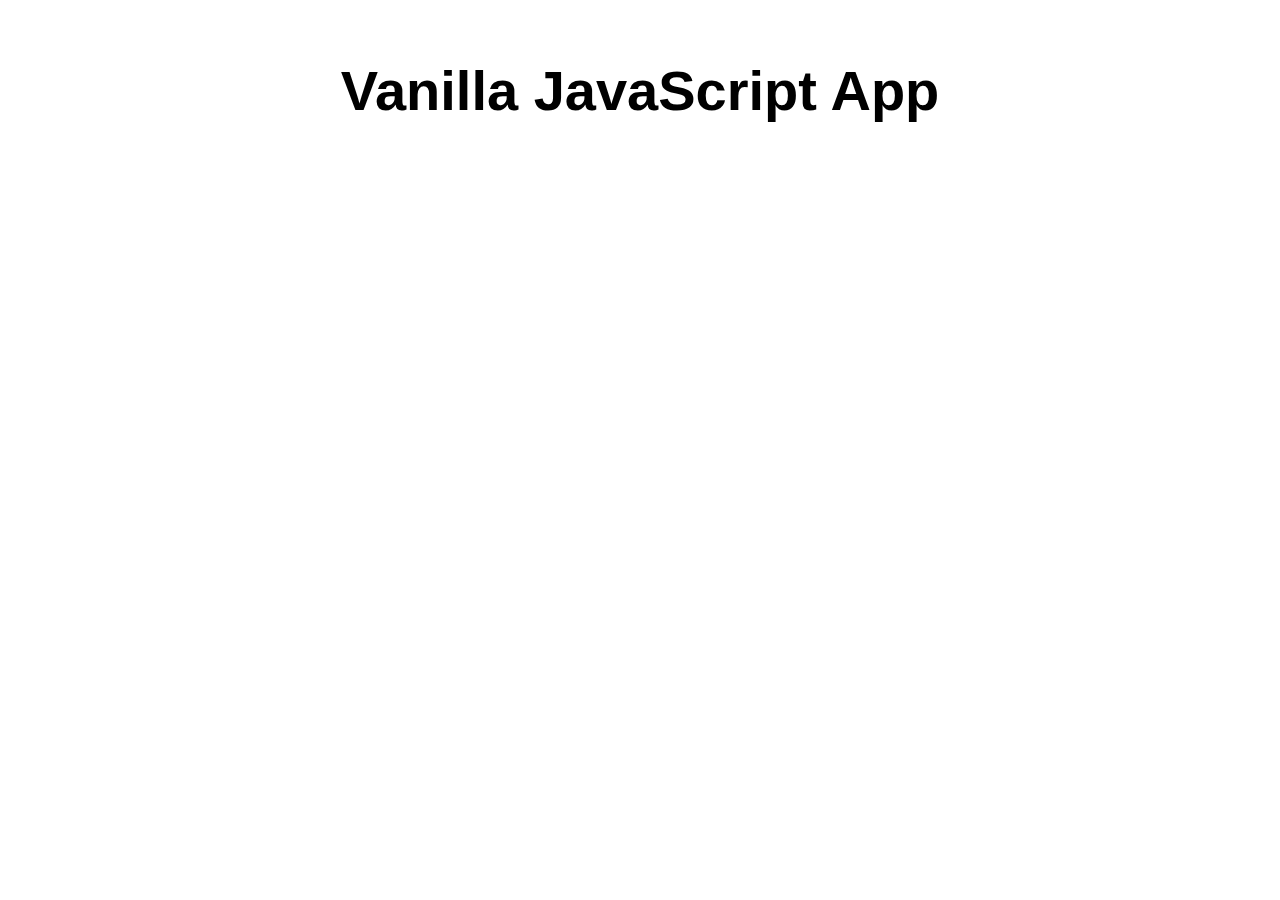
==== src/index.html @ 5b0cfd6a "Initial commit" ====
<!DOCTYPE html>
<html lang="en">

<head>
  <meta charset="UTF-8">
  <meta name="viewport" content="width=device-width, initial-scale=1.0">
  <link rel="stylesheet" href="styles.css">
  <title>Vanilla JavaScript App</title>
</head>

<body>
  <main>
    <h1>Vanilla JavaScript App</h1>
  </main>
</body>

</html>
---- src/styles.css ----
* {
  font-family: Arial, Helvetica, sans-serif;
}

html, body {
  margin: 0;
  border: 0;
  padding: 0;
  background-color: #fff;
}

main {
  margin: auto;
  width: 50%;
  padding: 20px;
}

main > h1 {
  text-align: center;
  font-size: 3.5em;
}
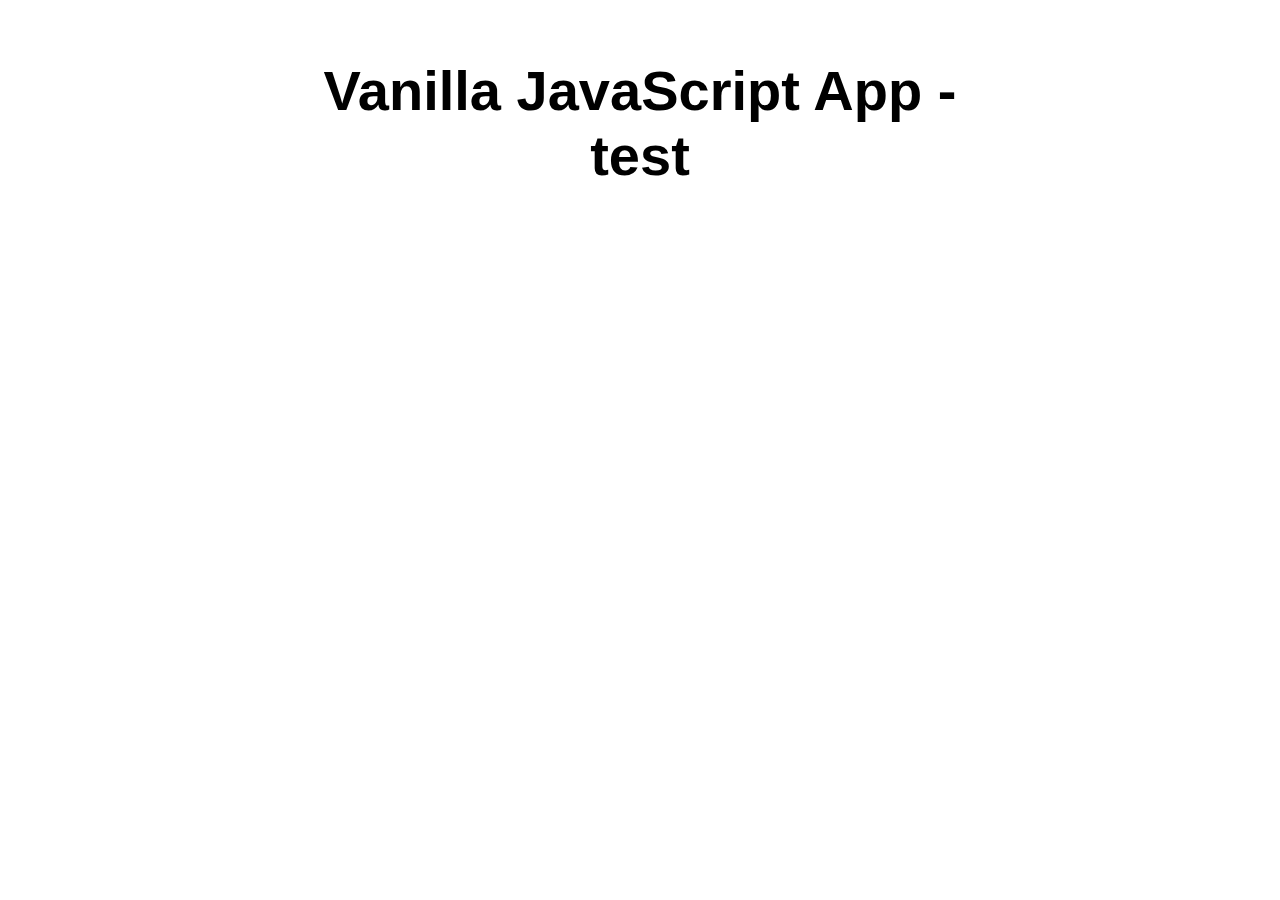
==== commit d39bf485: "testowy commit" ====
--- a/src/index.html
+++ b/src/index.html
@@ -10,7 +10,7 @@
 
 <body>
   <main>
-    <h1>Vanilla JavaScript App</h1>
+    <h1>Vanilla JavaScript App - test</h1>
   </main>
 </body>
 
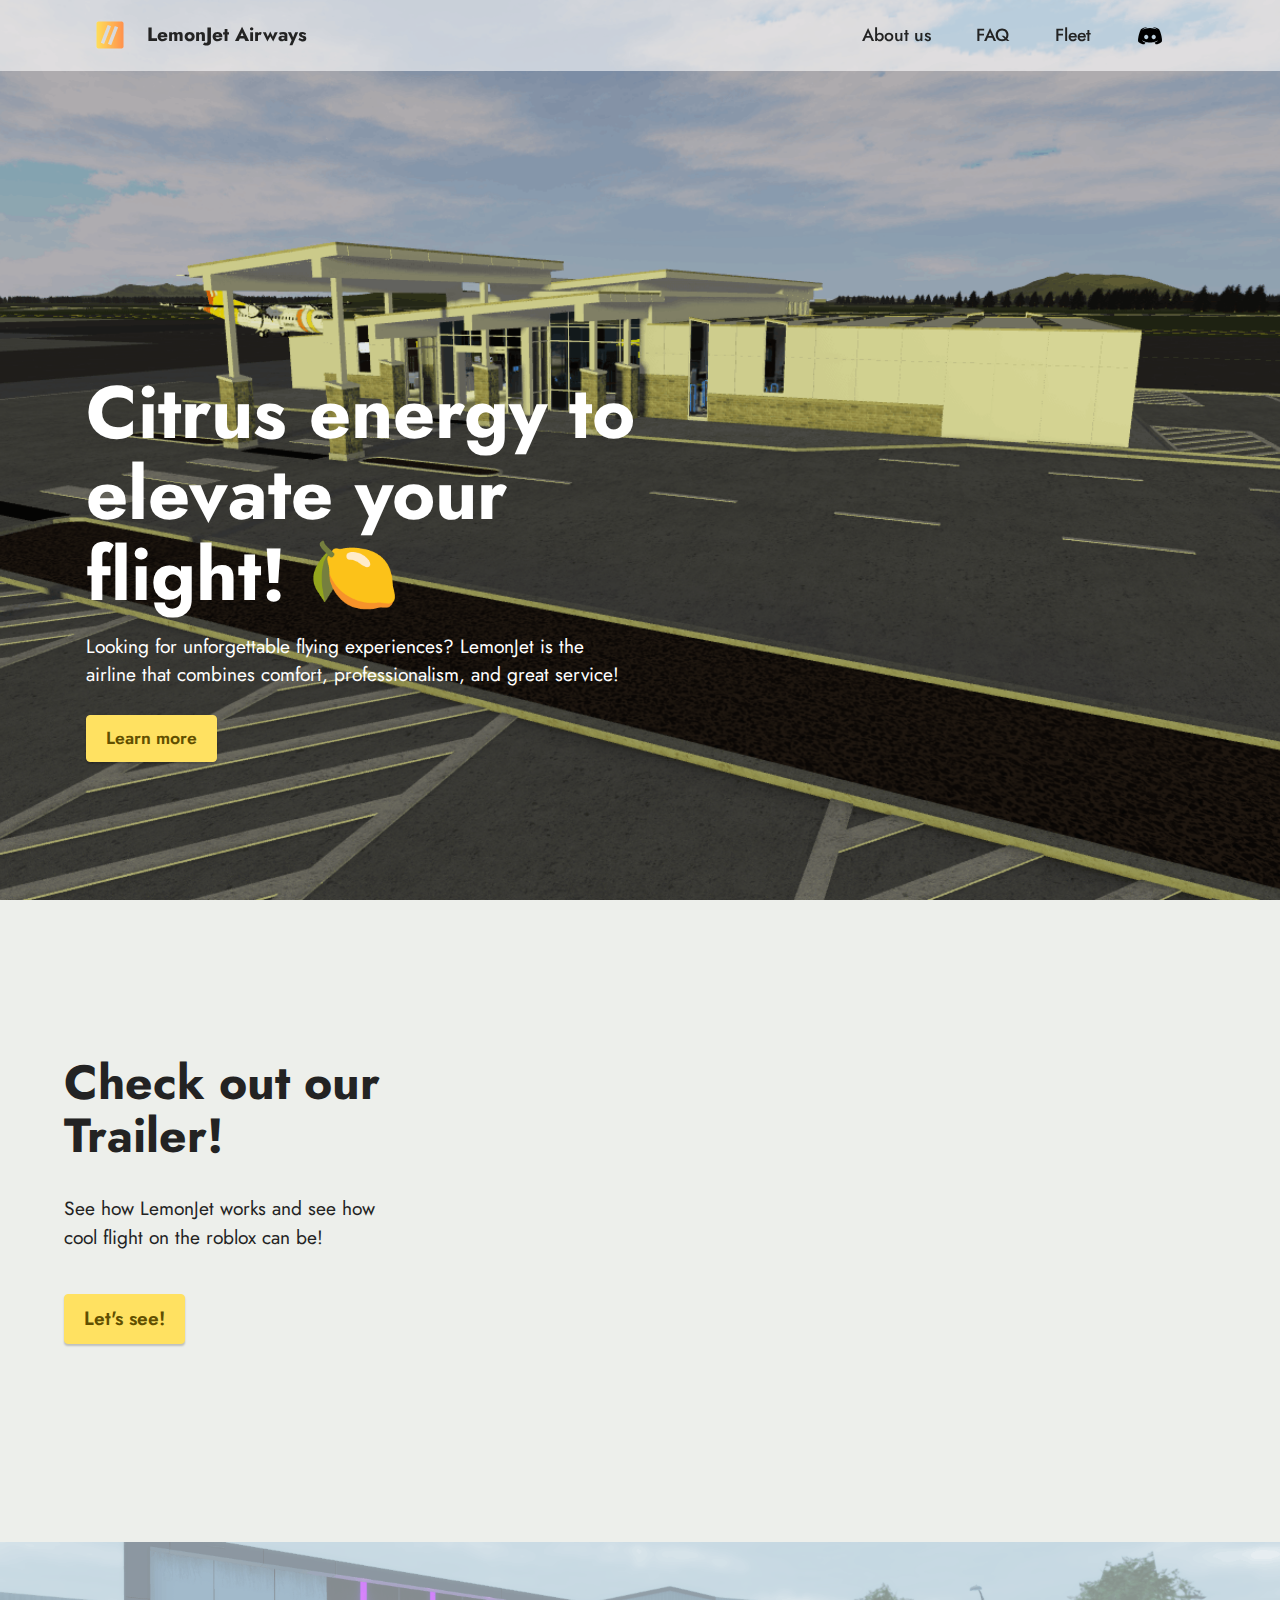
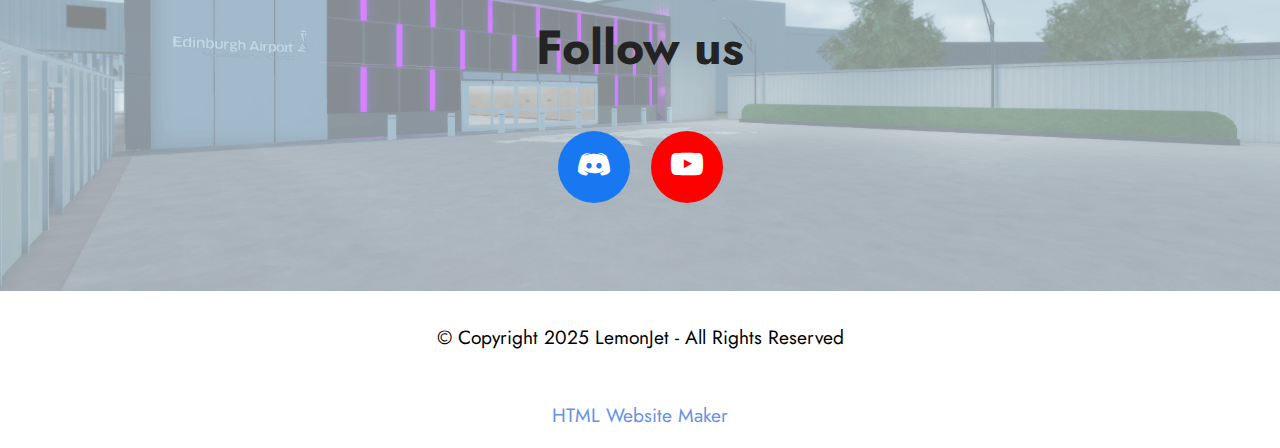
==== commit d5e55166: "Update Discord link" ====
--- a/src/index.html
+++ b/src/index.html
@@ -1,17 +1,162 @@
 <!DOCTYPE html>
-<html lang="en">
+<html  >
+<head>
+  <!-- Site made with Mobirise Website Builder v6.0.1, https://mobirise.com -->
+  <meta charset="UTF-8">
+  <meta http-equiv="X-UA-Compatible" content="IE=edge">
+  <meta name="generator" content="Mobirise v6.0.1, mobirise.com">
+  <meta name="viewport" content="width=device-width, initial-scale=1, minimum-scale=1">
+  <link rel="shortcut icon" href="assets/images/projekt-bez-nazwy-7-removebg-preview-1-96x96.png" type="image/x-icon">
+  <meta name="description" content="">
+  
+  
+  <title>Home</title>
+  <link rel="stylesheet" href="assets/bootstrap/css/bootstrap.min.css">
+  <link rel="stylesheet" href="assets/bootstrap/css/bootstrap-grid.min.css">
+  <link rel="stylesheet" href="assets/bootstrap/css/bootstrap-reboot.min.css">
+  <link rel="stylesheet" href="assets/dropdown/css/style.css">
+  <link rel="stylesheet" href="assets/socicon/css/styles.css">
+  <link rel="stylesheet" href="assets/theme/css/style.css">
+  <link rel="preload" href="https://fonts.googleapis.com/css?family=Jost:100,200,300,400,500,600,700,800,900,100i,200i,300i,400i,500i,600i,700i,800i,900i&display=swap" as="style" onload="this.onload=null;this.rel='stylesheet'">
+  <noscript><link rel="stylesheet" href="https://fonts.googleapis.com/css?family=Jost:100,200,300,400,500,600,700,800,900,100i,200i,300i,400i,500i,600i,700i,800i,900i&display=swap"></noscript>
+  <link rel="preload" as="style" href="assets/mobirise/css/mbr-additional.css?v=U2adrq"><link rel="stylesheet" href="assets/mobirise/css/mbr-additional.css?v=U2adrq" type="text/css">
 
-<head>
-  <meta charset="UTF-8">
-  <meta name="viewport" content="width=device-width, initial-scale=1.0">
-  <link rel="stylesheet" href="styles.css">
-  <title>Vanilla JavaScript App</title>
+  
+  
+  
 </head>
+<body>
+  
+  <section data-bs-version="5.1" class="menu menu2 cid-uHSVQ7Gxa4" once="menu" id="menu2-60">
+    
+    <nav class="navbar navbar-dropdown navbar-fixed-top navbar-expand-lg">
+        <div class="container">
+            <div class="navbar-brand">
+                <span class="navbar-logo">
+                    <a href="index.html">
+                        <img src="assets/images/projekt-bez-nazwy-7-removebg-preview-1-96x96.png" alt="Mobirise Website Builder" style="height: 3rem;">
+                    </a>
+                </span>
+                <span class="navbar-caption-wrap"><a class="navbar-caption text-black text-primary display-7" href="index.html">LemonJet Airways</a></span>
+            </div>
+            <button class="navbar-toggler" type="button" data-toggle="collapse" data-bs-toggle="collapse" data-target="#navbarSupportedContent" data-bs-target="#navbarSupportedContent" aria-controls="navbarNavAltMarkup" aria-expanded="false" aria-label="Toggle navigation">
+                <div class="hamburger">
+                    <span></span>
+                    <span></span>
+                    <span></span>
+                    <span></span>
+                </div>
+            </button>
+            <div class="collapse navbar-collapse" id="navbarSupportedContent">
+                <ul class="navbar-nav nav-dropdown nav-right" data-app-modern-menu="true"><li class="nav-item"><a class="nav-link link text-black text-primary display-4" href="aboutus.html">
+                            About us</a></li>
+                    <li class="nav-item"><a class="nav-link link text-black text-primary display-4" href="faq.html">FAQ</a></li>
+                    <li class="nav-item"><a class="nav-link link text-black text-primary display-4" href="fleet.html">Fleet</a>
+                    </li></ul>
+                <div class="icons-menu">
+                    <a class="iconfont-wrapper" href="https://discord.gg/m6Q49Kmktc" target="_blank">
+                        <span class="p-2 mbr-iconfont socicon-discord socicon"></span>
+                    </a>
+                    
+                    
+                    
+                </div>
+                
+            </div>
+        </div>
+    </nav>
+</section>
 
-<body>
-  <main>
-    <h1>Vanilla JavaScript App - test</h1>
-  </main>
+<section data-bs-version="5.1" class="header4 cid-uHSy4Pri1t mbr-fullscreen" id="header4-4d">
+
+    
+    
+    <div class="container">
+        <div class="row">
+            <div class="content-wrap">
+                <h1 class="mbr-section-title mbr-fonts-style mbr-white mb-3 display-1"><strong>Citrus energy to elevate your flight! 🍋</strong></h1>
+                
+                <p class="mbr-fonts-style mbr-text mbr-white mb-3 display-7">Looking for unforgettable flying experiences? LemonJet is the airline that combines comfort, professionalism, and great service!&nbsp;&nbsp;</p>
+
+                <div class="mbr-section-btn"><a class="btn btn-warning display-4" href="aboutus.html">Learn more</a></div>
+            </div>
+        </div>
+    </div>
+</section>
+
+<section data-bs-version="5.1" class="header4 cid-uHSDSJkgvG" id="header04-4k">
+	
+
+	
+	
+
+	<div class="container-fluid">
+		<div class="row justify-content-center">
+			<div class="col-12 col-md">
+				<div class="text-wrapper">
+					<h2 class="mbr-section-title mb-4 mbr-fonts-style display-2"><strong>Check out our Trailer!</strong></h2>
+					<p class="mbr-text mb-4 mbr-fonts-style display-7">
+						See how LemonJet works and see how cool flight on the roblox can be!
+					</p>
+					<div class="mbr-section-btn mb-4"><a class="btn btn-warning display-7" href="https://www.youtube.com/watch?v=oN7vbCvGy84">Let's see!</a></div>
+				</div>
+			</div>
+			<div class="mbr-figure col-12 col-md-8"><iframe class="mbr-embedded-video" src="https://www.youtube.com/embed/oN7vbCvGy84?rel=0&amp;amp;mute=1&amp;showinfo=0&amp;autoplay=1&amp;loop=1&amp;playlist=oN7vbCvGy84" width="1280" height="720" frameborder="0" allowfullscreen></iframe></div>
+		</div>
+	</div>
+</section>
+
+<section data-bs-version="5.1" class="social4 cid-uHSFTXq5xD" id="social04-4s">
+    
+    
+    <div class="mbr-overlay" style="opacity: 0.5; background-color: rgb(255, 255, 255);">
+    </div>
+
+    <div class="container">
+        <div class="media-container-row">
+            <div class="col-12">
+                <h3 class="mbr-section-title align-center mb-5 mbr-fonts-style display-2">
+                    <strong>Follow us</strong>
+                </h3>
+                <div class="social-list align-center">
+                    <a class="iconfont-wrapper bg-facebook m-2 " target="_blank" href="https://discord.gg/m6Q49Kmktc">
+                        <span class="socicon-discord socicon"></span>
+                    </a>
+                    
+                    
+                    
+                    
+                    
+                    
+                    
+                    
+                    <a class="iconfont-wrapper bg-youtube m-2" href="https://www.youtube.com/@LemonJetRBX" target="_blank">
+                        <span class="socicon-youtube socicon"></span>
+                    </a>
+                    
+                </div>
+            </div>
+        </div>
+    </div>
+</section>
+
+<section data-bs-version="5.1" class="footer4 cid-uHSRdPPTci" once="footers" id="footer04-5o">
+
+    
+
+    
+
+    <div class="container">
+        <div class="media-container-row align-center mbr-white">
+            <div class="col-12">
+                <p class="mbr-text mb-0 mbr-fonts-style display-7">
+                    © Copyright 2025 LemonJet - All Rights Reserved
+                </p>
+            </div>
+        </div>
+    </div>
+</section><section class="display-7" style="padding: 0;align-items: center;justify-content: center;flex-wrap: wrap;    align-content: center;display: flex;position: relative;height: 4rem;"><a href="https://mobiri.se/2769673" style="flex: 1 1;height: 4rem;position: absolute;width: 100%;z-index: 1;"><img alt="" style="height: 4rem;" src="[data-uri]"></a><p style="margin: 0;text-align: center;" class="display-7">&#8204;</p><a style="z-index:1" href="https://mobirise.com/html-builder.html">HTML Website Maker</a></section><script src="assets/bootstrap/js/bootstrap.bundle.min.js"></script>  <script src="assets/smoothscroll/smooth-scroll.js"></script>  <script src="assets/ytplayer/index.js"></script>  <script src="assets/dropdown/js/navbar-dropdown.js"></script>  <script src="assets/theme/js/script.js"></script>  
+  
+  
 </body>
-
 </html>--- a/src/assets/dropdown/css/style.css
+++ b/src/assets/dropdown/css/style.css
@@ -0,0 +1,265 @@
+.navbar-dropdown {
+  left: 0;
+  padding: 0;
+  position: absolute;
+  right: 0;
+  top: 0;
+  transition: all 0.45s ease;
+  z-index: 1030;
+  background: #282828; }
+  .navbar-dropdown .navbar-logo {
+    margin-right: 0.8rem;
+    transition: margin 0.3s ease-in-out;
+    vertical-align: middle; }
+    .navbar-dropdown .navbar-logo img {
+      height: 3.125rem;
+      transition: all 0.3s ease-in-out; }
+    .navbar-dropdown .navbar-logo.mbr-iconfont {
+      font-size: 3.125rem;
+      line-height: 3.125rem; }
+  .navbar-dropdown .navbar-caption {
+    font-weight: 700;
+    white-space: normal;
+    vertical-align: -4px;
+    line-height: 3.125rem !important; }
+    .navbar-dropdown .navbar-caption, .navbar-dropdown .navbar-caption:hover {
+      color: inherit;
+      text-decoration: none; }
+  .navbar-dropdown .mbr-iconfont + .navbar-caption {
+    vertical-align: -1px; }
+  .navbar-dropdown.navbar-fixed-top {
+    position: fixed; }
+  .navbar-dropdown .navbar-brand span {
+    vertical-align: -4px; }
+  .navbar-dropdown.bg-color.transparent {
+    background: none; }
+  .navbar-dropdown.navbar-short .navbar-brand {
+    padding: 0.625rem 0; }
+    .navbar-dropdown.navbar-short .navbar-brand span {
+      vertical-align: -1px; }
+  .navbar-dropdown.navbar-short .navbar-caption {
+    line-height: 2.375rem !important;
+    vertical-align: -2px; }
+  .navbar-dropdown.navbar-short .navbar-logo {
+    margin-right: 0.5rem; }
+    .navbar-dropdown.navbar-short .navbar-logo img {
+      height: 2.375rem; }
+    .navbar-dropdown.navbar-short .navbar-logo.mbr-iconfont {
+      font-size: 2.375rem;
+      line-height: 2.375rem; }
+  .navbar-dropdown.navbar-short .mbr-table-cell {
+    height: 3.625rem; }
+  .navbar-dropdown .navbar-close {
+    left: 0.6875rem;
+    position: fixed;
+    top: 0.75rem;
+    z-index: 1000; }
+  .navbar-dropdown .hamburger-icon {
+    content: "";
+    display: inline-block;
+    vertical-align: middle;
+    width: 16px;
+    -webkit-box-shadow: 0 -6px 0 1px #282828,0 0 0 1px #282828,0 6px 0 1px #282828;
+    -moz-box-shadow: 0 -6px 0 1px #282828,0 0 0 1px #282828,0 6px 0 1px #282828;
+    box-shadow: 0 -6px 0 1px #282828,0 0 0 1px #282828,0 6px 0 1px #282828; }
+
+.dropdown-menu .dropdown-toggle[data-toggle="dropdown-submenu"]::after {
+  border-bottom: 0.35em solid transparent;
+  border-left: 0.35em solid;
+  border-right: 0;
+  border-top: 0.35em solid transparent;
+  margin-left: 0.3rem; }
+
+.dropdown-menu .dropdown-item:focus {
+  outline: 0; }
+
+.nav-dropdown {
+  font-size: 0.75rem;
+  font-weight: 500;
+  height: auto !important; }
+  .nav-dropdown .nav-btn {
+    padding-left: 1rem; }
+  .nav-dropdown .link {
+    margin: .667em 1.667em;
+    font-weight: 500;
+    padding: 0;
+    transition: color .2s ease-in-out; }
+    .nav-dropdown .link.dropdown-toggle {
+      margin-right: 2.583em; }
+      .nav-dropdown .link.dropdown-toggle::after {
+        margin-left: .25rem;
+        border-top: 0.35em solid;
+        border-right: 0.35em solid transparent;
+        border-left: 0.35em solid transparent;
+        border-bottom: 0; }
+      .nav-dropdown .link.dropdown-toggle[aria-expanded="true"] {
+        margin: 0;
+        padding: 0.667em 3.263em  0.667em 1.667em; }
+  .nav-dropdown .link::after,
+  .nav-dropdown .dropdown-item::after {
+    color: inherit; }
+  .nav-dropdown .btn {
+    font-size: 0.75rem;
+    font-weight: 700;
+    letter-spacing: 0;
+    margin-bottom: 0;
+    padding-left: 1.25rem;
+    padding-right: 1.25rem; }
+  .nav-dropdown .dropdown-menu {
+    border-radius: 0;
+    border: 0;
+    left: 0;
+    margin: 0;
+    padding-bottom: 1.25rem;
+    padding-top: 1.25rem;
+    position: relative; }
+  .nav-dropdown .dropdown-submenu {
+    margin-left: 0.125rem;
+    top: 0; }
+  .nav-dropdown .dropdown-item {
+    font-weight: 500;
+    line-height: 2;
+    padding: 0.3846em 4.615em 0.3846em 1.5385em;
+    position: relative;
+    transition: color .2s ease-in-out, background-color .2s ease-in-out; }
+    .nav-dropdown .dropdown-item::after {
+      margin-top: -0.3077em;
+      position: absolute;
+      right: 1.1538em;
+      top: 50%; }
+    .nav-dropdown .dropdown-item:focus, .nav-dropdown .dropdown-item:hover {
+      background: none; }
+
+@media (max-width: 767px) {
+  .nav-dropdown.navbar-toggleable-sm {
+    bottom: 0;
+    display: none;
+    left: 0;
+    overflow-x: hidden;
+    position: fixed;
+    top: 0;
+    transform: translateX(-100%);
+    -ms-transform: translateX(-100%);
+    -webkit-transform: translateX(-100%);
+    width: 18.75rem;
+    z-index: 999; } }
+.nav-dropdown.navbar-toggleable-xl {
+  bottom: 0;
+  display: none;
+  left: 0;
+  overflow-x: hidden;
+  position: fixed;
+  top: 0;
+  transform: translateX(-100%);
+  -ms-transform: translateX(-100%);
+  -webkit-transform: translateX(-100%);
+  width: 18.75rem;
+  z-index: 999; }
+
+.nav-dropdown-sm {
+  display: block !important;
+  overflow-x: hidden;
+  overflow: auto;
+  padding-top: 3.875rem; }
+  .nav-dropdown-sm::after {
+    content: "";
+    display: block;
+    height: 3rem;
+    width: 100%; }
+  .nav-dropdown-sm.collapse.in ~ .navbar-close {
+    display: block !important; }
+  .nav-dropdown-sm.collapsing, .nav-dropdown-sm.collapse.in {
+    transform: translateX(0);
+    -ms-transform: translateX(0);
+    -webkit-transform: translateX(0);
+    transition: all 0.25s ease-out;
+    -webkit-transition: all 0.25s ease-out;
+    background: #282828; }
+  .nav-dropdown-sm.collapsing[aria-expanded="false"] {
+    transform: translateX(-100%);
+    -ms-transform: translateX(-100%);
+    -webkit-transform: translateX(-100%); }
+  .nav-dropdown-sm .nav-item {
+    display: block;
+    margin-left: 0 !important;
+    padding-left: 0; }
+  .nav-dropdown-sm .link,
+  .nav-dropdown-sm .dropdown-item {
+    border-top: 1px dotted rgba(255, 255, 255, 0.1);
+    font-size: 0.8125rem;
+    line-height: 1.6;
+    margin: 0 !important;
+    padding: 0.875rem 2.4rem 0.875rem 1.5625rem !important;
+    position: relative;
+    white-space: normal; }
+    .nav-dropdown-sm .link:focus, .nav-dropdown-sm .link:hover,
+    .nav-dropdown-sm .dropdown-item:focus,
+    .nav-dropdown-sm .dropdown-item:hover {
+      background: rgba(0, 0, 0, 0.2) !important;
+      color: #c0a375; }
+  .nav-dropdown-sm .nav-btn {
+    position: relative;
+    padding: 1.5625rem 1.5625rem 0 1.5625rem; }
+    .nav-dropdown-sm .nav-btn::before {
+      border-top: 1px dotted rgba(255, 255, 255, 0.1);
+      content: "";
+      left: 0;
+      position: absolute;
+      top: 0;
+      width: 100%; }
+    .nav-dropdown-sm .nav-btn + .nav-btn {
+      padding-top: 0.625rem; }
+      .nav-dropdown-sm .nav-btn + .nav-btn::before {
+        display: none; }
+  .nav-dropdown-sm .btn {
+    padding: 0.625rem 0; }
+  .nav-dropdown-sm .dropdown-toggle[data-toggle="dropdown-submenu"]::after {
+    margin-left: .25rem;
+    border-top: 0.35em solid;
+    border-right: 0.35em solid transparent;
+    border-left: 0.35em solid transparent;
+    border-bottom: 0; }
+  .nav-dropdown-sm .dropdown-toggle[data-toggle="dropdown-submenu"][aria-expanded="true"]::after {
+    border-top: 0;
+    border-right: 0.35em solid transparent;
+    border-left: 0.35em solid transparent;
+    border-bottom: 0.35em solid; }
+  .nav-dropdown-sm .dropdown-menu {
+    margin: 0;
+    padding: 0;
+    position: relative;
+    top: 0;
+    left: 0;
+    width: 100%;
+    border: 0;
+    float: none;
+    border-radius: 0;
+    background: none; }
+  .nav-dropdown-sm .dropdown-submenu {
+    left: 100%;
+    margin-left: 0.125rem;
+    margin-top: -1.25rem;
+    top: 0; }
+
+.navbar-toggleable-sm .nav-dropdown .dropdown-menu {
+  position: absolute; }
+
+.navbar-toggleable-sm .nav-dropdown .dropdown-submenu {
+  left: 100%;
+  margin-left: 0.125rem;
+  margin-top: -1.25rem;
+  top: 0; }
+
+.navbar-toggleable-sm.opened .nav-dropdown .dropdown-menu {
+  position: relative; }
+
+.navbar-toggleable-sm.opened .nav-dropdown .dropdown-submenu {
+  left: 0;
+  margin-left: 00rem;
+  margin-top: 0rem;
+  top: 0; }
+
+.is-builder .nav-dropdown.collapsing {
+  transition: none !important; }
+
+
--- a/src/assets/socicon/css/styles.css
+++ b/src/assets/socicon/css/styles.css
@@ -0,0 +1,934 @@
+@charset "UTF-8";
+
+@font-face {
+  font-family: 'Socicon';
+  src:  url('../fonts/socicon.eot');
+  src:  url('../fonts/socicon.eot?#iefix') format('embedded-opentype'),
+    url('../fonts/socicon.woff2') format('woff2'),
+    url('../fonts/socicon.ttf') format('truetype'),
+    url('../fonts/socicon.woff') format('woff'),
+    url('../fonts/socicon.svg#socicon') format('svg');
+  font-weight: normal;
+  font-style: normal;
+  font-display: swap;
+}
+
+[data-icon]:before {
+  font-family: "socicon" !important;
+  content: attr(data-icon);
+  font-style: normal !important;
+  font-weight: normal !important;
+  font-variant: normal !important;
+  text-transform: none !important;
+  speak: none;
+  line-height: 1;
+  -webkit-font-smoothing: antialiased;
+  -moz-osx-font-smoothing: grayscale;
+}
+
+[class^="socicon-"], [class*=" socicon-"] {
+  /* use !important to prevent issues with browser extensions that change fonts */
+  font-family: 'Socicon' !important;
+  speak: none;
+  font-style: normal;
+  font-weight: normal;
+  font-variant: normal;
+  text-transform: none;
+  line-height: 1;
+
+  /* Better Font Rendering =========== */
+  -webkit-font-smoothing: antialiased;
+  -moz-osx-font-smoothing: grayscale;
+}
+
+.socicon-500px:before {
+  content: "\e000";
+}
+.socicon-8tracks:before {
+  content: "\e001";
+}
+.socicon-airbnb:before {
+  content: "\e002";
+}
+.socicon-alliance:before {
+  content: "\e003";
+}
+.socicon-amazon:before {
+  content: "\e004";
+}
+.socicon-amplement:before {
+  content: "\e005";
+}
+.socicon-android:before {
+  content: "\e006";
+}
+.socicon-angellist:before {
+  content: "\e007";
+}
+.socicon-apple:before {
+  content: "\e008";
+}
+.socicon-appnet:before {
+  content: "\e009";
+}
+.socicon-baidu:before {
+  content: "\e00a";
+}
+.socicon-bandcamp:before {
+  content: "\e00b";
+}
+.socicon-battlenet:before {
+  content: "\e00c";
+}
+.socicon-mixer:before {
+  content: "\e00d";
+}
+.socicon-bebee:before {
+  content: "\e00e";
+}
+.socicon-bebo:before {
+  content: "\e00f";
+}
+.socicon-behance:before {
+  content: "\e010";
+}
+.socicon-blizzard:before {
+  content: "\e011";
+}
+.socicon-blogger:before {
+  content: "\e012";
+}
+.socicon-buffer:before {
+  content: "\e013";
+}
+.socicon-chrome:before {
+  content: "\e014";
+}
+.socicon-coderwall:before {
+  content: "\e015";
+}
+.socicon-curse:before {
+  content: "\e016";
+}
+.socicon-dailymotion:before {
+  content: "\e017";
+}
+.socicon-deezer:before {
+  content: "\e018";
+}
+.socicon-delicious:before {
+  content: "\e019";
+}
+.socicon-deviantart:before {
+  content: "\e01a";
+}
+.socicon-diablo:before {
+  content: "\e01b";
+}
+.socicon-digg:before {
+  content: "\e01c";
+}
+.socicon-discord:before {
+  content: "\e01d";
+}
+.socicon-disqus:before {
+  content: "\e01e";
+}
+.socicon-douban:before {
+  content: "\e01f";
+}
+.socicon-draugiem:before {
+  content: "\e020";
+}
+.socicon-dribbble:before {
+  content: "\e021";
+}
+.socicon-drupal:before {
+  content: "\e022";
+}
+.socicon-ebay:before {
+  content: "\e023";
+}
+.socicon-ello:before {
+  content: "\e024";
+}
+.socicon-endomodo:before {
+  content: "\e025";
+}
+.socicon-envato:before {
+  content: "\e026";
+}
+.socicon-etsy:before {
+  content: "\e027";
+}
+.socicon-facebook:before {
+  content: "\e028";
+}
+.socicon-feedburner:before {
+  content: "\e029";
+}
+.socicon-filmweb:before {
+  content: "\e02a";
+}
+.socicon-firefox:before {
+  content: "\e02b";
+}
+.socicon-flattr:before {
+  content: "\e02c";
+}
+.socicon-flickr:before {
+  content: "\e02d";
+}
+.socicon-formulr:before {
+  content: "\e02e";
+}
+.socicon-forrst:before {
+  content: "\e02f";
+}
+.socicon-foursquare:before {
+  content: "\e030";
+}
+.socicon-friendfeed:before {
+  content: "\e031";
+}
+.socicon-github:before {
+  content: "\e032";
+}
+.socicon-goodreads:before {
+  content: "\e033";
+}
+.socicon-google:before {
+  content: "\e034";
+}
+.socicon-googlescholar:before {
+  content: "\e035";
+}
+.socicon-googlegroups:before {
+  content: "\e036";
+}
+.socicon-googlephotos:before {
+  content: "\e037";
+}
+.socicon-googleplus:before {
+  content: "\e038";
+}
+.socicon-grooveshark:before {
+  content: "\e039";
+}
+.socicon-hackerrank:before {
+  content: "\e03a";
+}
+.socicon-hearthstone:before {
+  content: "\e03b";
+}
+.socicon-hellocoton:before {
+  content: "\e03c";
+}
+.socicon-heroes:before {
+  content: "\e03d";
+}
+.socicon-smashcast:before {
+  content: "\e03e";
+}
+.socicon-horde:before {
+  content: "\e03f";
+}
+.socicon-houzz:before {
+  content: "\e040";
+}
+.socicon-icq:before {
+  content: "\e041";
+}
+.socicon-identica:before {
+  content: "\e042";
+}
+.socicon-imdb:before {
+  content: "\e043";
+}
+.socicon-instagram:before {
+  content: "\e044";
+}
+.socicon-issuu:before {
+  content: "\e045";
+}
+.socicon-istock:before {
+  content: "\e046";
+}
+.socicon-itunes:before {
+  content: "\e047";
+}
+.socicon-keybase:before {
+  content: "\e048";
+}
+.socicon-lanyrd:before {
+  content: "\e049";
+}
+.socicon-lastfm:before {
+  content: "\e04a";
+}
+.socicon-line:before {
+  content: "\e04b";
+}
+.socicon-linkedin:before {
+  content: "\e04c";
+}
+.socicon-livejournal:before {
+  content: "\e04d";
+}
+.socicon-lyft:before {
+  content: "\e04e";
+}
+.socicon-macos:before {
+  content: "\e04f";
+}
+.socicon-mail:before {
+  content: "\e050";
+}
+.socicon-medium:before {
+  content: "\e051";
+}
+.socicon-meetup:before {
+  content: "\e052";
+}
+.socicon-mixcloud:before {
+  content: "\e053";
+}
+.socicon-modelmayhem:before {
+  content: "\e054";
+}
+.socicon-mumble:before {
+  content: "\e055";
+}
+.socicon-myspace:before {
+  content: "\e056";
+}
+.socicon-newsvine:before {
+  content: "\e057";
+}
+.socicon-nintendo:before {
+  content: "\e058";
+}
+.socicon-npm:before {
+  content: "\e059";
+}
+.socicon-odnoklassniki:before {
+  content: "\e05a";
+}
+.socicon-openid:before {
+  content: "\e05b";
+}
+.socicon-opera:before {
+  content: "\e05c";
+}
+.socicon-outlook:before {
+  content: "\e05d";
+}
+.socicon-overwatch:before {
+  content: "\e05e";
+}
+.socicon-patreon:before {
+  content: "\e05f";
+}
+.socicon-paypal:before {
+  content: "\e060";
+}
+.socicon-periscope:before {
+  content: "\e061";
+}
+.socicon-persona:before {
+  content: "\e062";
+}
+.socicon-pinterest:before {
+  content: "\e063";
+}
+.socicon-play:before {
+  content: "\e064";
+}
+.socicon-player:before {
+  content: "\e065";
+}
+.socicon-playstation:before {
+  content: "\e066";
+}
+.socicon-pocket:before {
+  content: "\e067";
+}
+.socicon-qq:before {
+  content: "\e068";
+}
+.socicon-quora:before {
+  content: "\e069";
+}
+.socicon-raidcall:before {
+  content: "\e06a";
+}
+.socicon-ravelry:before {
+  content: "\e06b";
+}
+.socicon-reddit:before {
+  content: "\e06c";
+}
+.socicon-renren:before {
+  content: "\e06d";
+}
+.socicon-researchgate:before {
+  content: "\e06e";
+}
+.socicon-residentadvisor:before {
+  content: "\e06f";
+}
+.socicon-reverbnation:before {
+  content: "\e070";
+}
+.socicon-rss:before {
+  content: "\e071";
+}
+.socicon-sharethis:before {
+  content: "\e072";
+}
+.socicon-skype:before {
+  content: "\e073";
+}
+.socicon-slideshare:before {
+  content: "\e074";
+}
+.socicon-smugmug:before {
+  content: "\e075";
+}
+.socicon-snapchat:before {
+  content: "\e076";
+}
+.socicon-songkick:before {
+  content: "\e077";
+}
+.socicon-soundcloud:before {
+  content: "\e078";
+}
+.socicon-spotify:before {
+  content: "\e079";
+}
+.socicon-stackexchange:before {
+  content: "\e07a";
+}
+.socicon-stackoverflow:before {
+  content: "\e07b";
+}
+.socicon-starcraft:before {
+  content: "\e07c";
+}
+.socicon-stayfriends:before {
+  content: "\e07d";
+}
+.socicon-steam:before {
+  content: "\e07e";
+}
+.socicon-storehouse:before {
+  content: "\e07f";
+}
+.socicon-strava:before {
+  content: "\e080";
+}
+.socicon-streamjar:before {
+  content: "\e081";
+}
+.socicon-stumbleupon:before {
+  content: "\e082";
+}
+.socicon-swarm:before {
+  content: "\e083";
+}
+.socicon-teamspeak:before {
+  content: "\e084";
+}
+.socicon-teamviewer:before {
+  content: "\e085";
+}
+.socicon-technorati:before {
+  content: "\e086";
+}
+.socicon-telegram:before {
+  content: "\e087";
+}
+.socicon-tripadvisor:before {
+  content: "\e088";
+}
+.socicon-tripit:before {
+  content: "\e089";
+}
+.socicon-triplej:before {
+  content: "\e08a";
+}
+.socicon-tumblr:before {
+  content: "\e08b";
+}
+.socicon-twitch:before {
+  content: "\e08c";
+}
+.socicon-twitter:before {
+  content: "\e08d";
+}
+.socicon-uber:before {
+  content: "\e08e";
+}
+.socicon-ventrilo:before {
+  content: "\e08f";
+}
+.socicon-viadeo:before {
+  content: "\e090";
+}
+.socicon-viber:before {
+  content: "\e091";
+}
+.socicon-viewbug:before {
+  content: "\e092";
+}
+.socicon-vimeo:before {
+  content: "\e093";
+}
+.socicon-vine:before {
+  content: "\e094";
+}
+.socicon-vkontakte:before {
+  content: "\e095";
+}
+.socicon-warcraft:before {
+  content: "\e096";
+}
+.socicon-wechat:before {
+  content: "\e097";
+}
+.socicon-weibo:before {
+  content: "\e098";
+}
+.socicon-whatsapp:before {
+  content: "\e099";
+}
+.socicon-wikipedia:before {
+  content: "\e09a";
+}
+.socicon-windows:before {
+  content: "\e09b";
+}
+.socicon-wordpress:before {
+  content: "\e09c";
+}
+.socicon-wykop:before {
+  content: "\e09d";
+}
+.socicon-xbox:before {
+  content: "\e09e";
+}
+.socicon-xing:before {
+  content: "\e09f";
+}
+.socicon-yahoo:before {
+  content: "\e0a0";
+}
+.socicon-yammer:before {
+  content: "\e0a1";
+}
+.socicon-yandex:before {
+  content: "\e0a2";
+}
+.socicon-yelp:before {
+  content: "\e0a3";
+}
+.socicon-younow:before {
+  content: "\e0a4";
+}
+.socicon-youtube:before {
+  content: "\e0a5";
+}
+.socicon-zapier:before {
+  content: "\e0a6";
+}
+.socicon-zerply:before {
+  content: "\e0a7";
+}
+.socicon-zomato:before {
+  content: "\e0a8";
+}
+.socicon-zynga:before {
+  content: "\e0a9";
+}
+.socicon-spreadshirt:before {
+  content: "\e901";
+}
+.socicon-gamejolt:before {
+  content: "\e902";
+}
+.socicon-trello:before {
+  content: "\e903";
+}
+.socicon-tunein:before {
+  content: "\e904";
+}
+.socicon-bloglovin:before {
+  content: "\e905";
+}
+.socicon-gamewisp:before {
+  content: "\e906";
+}
+.socicon-messenger:before {
+  content: "\e907";
+}
+.socicon-pandora:before {
+  content: "\e908";
+}
+.socicon-augment:before {
+  content: "\e909";
+}
+.socicon-bitbucket:before {
+  content: "\e90a";
+}
+.socicon-fyuse:before {
+  content: "\e90b";
+}
+.socicon-yt-gaming:before {
+  content: "\e90c";
+}
+.socicon-sketchfab:before {
+  content: "\e90d";
+}
+.socicon-mobcrush:before {
+  content: "\e90e";
+}
+.socicon-microsoft:before {
+  content: "\e90f";
+}
+.socicon-realtor:before {
+  content: "\e910";
+}
+.socicon-tidal:before {
+  content: "\e911";
+}
+.socicon-qobuz:before {
+  content: "\e912";
+}
+.socicon-natgeo:before {
+  content: "\e913";
+}
+.socicon-mastodon:before {
+  content: "\e914";
+}
+.socicon-unsplash:before {
+  content: "\e915";
+}
+.socicon-homeadvisor:before {
+  content: "\e916";
+}
+.socicon-angieslist:before {
+  content: "\e917";
+}
+.socicon-codepen:before {
+  content: "\e918";
+}
+.socicon-slack:before {
+  content: "\e919";
+}
+.socicon-openaigym:before {
+  content: "\e91a";
+}
+.socicon-logmein:before {
+  content: "\e91b";
+}
+.socicon-fiverr:before {
+  content: "\e91c";
+}
+.socicon-gotomeeting:before {
+  content: "\e91d";
+}
+.socicon-aliexpress:before {
+  content: "\e91e";
+}
+.socicon-guru:before {
+  content: "\e91f";
+}
+.socicon-appstore:before {
+  content: "\e920";
+}
+.socicon-homes:before {
+  content: "\e921";
+}
+.socicon-zoom:before {
+  content: "\e922";
+}
+.socicon-alibaba:before {
+  content: "\e923";
+}
+.socicon-craigslist:before {
+  content: "\e924";
+}
+.socicon-wix:before {
+  content: "\e925";
+}
+.socicon-redfin:before {
+  content: "\e926";
+}
+.socicon-googlecalendar:before {
+  content: "\e927";
+}
+.socicon-shopify:before {
+  content: "\e928";
+}
+.socicon-freelancer:before {
+  content: "\e929";
+}
+.socicon-seedrs:before {
+  content: "\e92a";
+}
+.socicon-bing:before {
+  content: "\e92b";
+}
+.socicon-doodle:before {
+  content: "\e92c";
+}
+.socicon-bonanza:before {
+  content: "\e92d";
+}
+.socicon-squarespace:before {
+  content: "\e92e";
+}
+.socicon-toptal:before {
+  content: "\e92f";
+}
+.socicon-gust:before {
+  content: "\e930";
+}
+.socicon-ask:before {
+  content: "\e931";
+}
+.socicon-trulia:before {
+  content: "\e932";
+}
+.socicon-loomly:before {
+  content: "\e933";
+}
+.socicon-ghost:before {
+  content: "\e934";
+}
+.socicon-upwork:before {
+  content: "\e935";
+}
+.socicon-fundable:before {
+  content: "\e936";
+}
+.socicon-booking:before {
+  content: "\e937";
+}
+.socicon-googlemaps:before {
+  content: "\e938";
+}
+.socicon-zillow:before {
+  content: "\e939";
+}
+.socicon-niconico:before {
+  content: "\e93a";
+}
+.socicon-toneden:before {
+  content: "\e93b";
+}
+.socicon-crunchbase:before {
+  content: "\e93c";
+}
+.socicon-homefy:before {
+  content: "\e93d";
+}
+.socicon-calendly:before {
+  content: "\e93e";
+}
+.socicon-livemaster:before {
+  content: "\e93f";
+}
+.socicon-udemy:before {
+  content: "\e940";
+}
+.socicon-codered:before {
+  content: "\e941";
+}
+.socicon-origin:before {
+  content: "\e942";
+}
+.socicon-nextdoor:before {
+  content: "\e943";
+}
+.socicon-portfolio:before {
+  content: "\e944";
+}
+.socicon-instructables:before {
+  content: "\e945";
+}
+.socicon-gitlab:before {
+  content: "\e946";
+}
+.socicon-hackernews:before {
+  content: "\e947";
+}
+.socicon-smashwords:before {
+  content: "\e948";
+}
+.socicon-kobo:before {
+  content: "\e949";
+}
+.socicon-bookbub:before {
+  content: "\e94a";
+}
+.socicon-mailru:before {
+  content: "\e94b";
+}
+.socicon-moddb:before {
+  content: "\e94c";
+}
+.socicon-indiedb:before {
+  content: "\e94d";
+}
+.socicon-traxsource:before {
+  content: "\e94e";
+}
+.socicon-gamefor:before {
+  content: "\e94f";
+}
+.socicon-pixiv:before {
+  content: "\e950";
+}
+.socicon-myanimelist:before {
+  content: "\e951";
+}
+.socicon-blackberry:before {
+  content: "\e952";
+}
+.socicon-wickr:before {
+  content: "\e953";
+}
+.socicon-spip:before {
+  content: "\e954";
+}
+.socicon-napster:before {
+  content: "\e955";
+}
+.socicon-beatport:before {
+  content: "\e956";
+}
+.socicon-hackerone:before {
+  content: "\e957";
+}
+.socicon-internet:before {
+  content: "\e958";
+}
+.socicon-ubuntu:before {
+  content: "\e959";
+}
+.socicon-artstation:before {
+  content: "\e95a";
+}
+.socicon-invision:before {
+  content: "\e95b";
+}
+.socicon-torial:before {
+  content: "\e95c";
+}
+.socicon-collectorz:before {
+  content: "\e95d";
+}
+.socicon-seenthis:before {
+  content: "\e95e";
+}
+.socicon-googleplaymusic:before {
+  content: "\e95f";
+}
+.socicon-debian:before {
+  content: "\e960";
+}
+.socicon-filmfreeway:before {
+  content: "\e961";
+}
+.socicon-gnome:before {
+  content: "\e962";
+}
+.socicon-itchio:before {
+  content: "\e963";
+}
+.socicon-jamendo:before {
+  content: "\e964";
+}
+.socicon-mix:before {
+  content: "\e965";
+}
+.socicon-sharepoint:before {
+  content: "\e966";
+}
+.socicon-tinder:before {
+  content: "\e967";
+}
+.socicon-windguru:before {
+  content: "\e968";
+}
+.socicon-cdbaby:before {
+  content: "\e969";
+}
+.socicon-elementaryos:before {
+  content: "\e96a";
+}
+.socicon-stage32:before {
+  content: "\e96b";
+}
+.socicon-tiktok:before {
+  content: "\e96c";
+}
+.socicon-gitter:before {
+  content: "\e96d";
+}
+.socicon-letterboxd:before {
+  content: "\e96e";
+}
+.socicon-threema:before {
+  content: "\e96f";
+}
+.socicon-splice:before {
+  content: "\e970";
+}
+.socicon-metapop:before {
+  content: "\e971";
+}
+.socicon-naver:before {
+  content: "\e972";
+}
+.socicon-remote:before {
+  content: "\e973";
+}
+.socicon-flipboard:before {
+  content: "\e974";
+}
+.socicon-googlehangouts:before {
+  content: "\e975";
+}
+.socicon-dlive:before {
+  content: "\e976";
+}
+.socicon-vsco:before {
+  content: "\e977";
+}
+.socicon-stitcher:before {
+  content: "\e978";
+}
+.socicon-avvo:before {
+  content: "\e979";
+}
+.socicon-redbubble:before {
+  content: "\e97a";
+}
+.socicon-society6:before {
+  content: "\e97b";
+}
+.socicon-zazzle:before {
+  content: "\e97c";
+}
+.socicon-eitaa:before {
+  content: "\e97d";
+}
+.socicon-soroush:before {
+  content: "\e97e";
+}
+.socicon-bale:before {
+  content: "\e97f";
+}
--- a/src/assets/theme/css/style.css
+++ b/src/assets/theme/css/style.css
@@ -0,0 +1,961 @@
+@charset "UTF-8";
+section {
+  background-color: #ffffff;
+}
+
+body {
+  font-style: normal;
+  line-height: 1.5;
+  font-weight: 400;
+  color: #232323;
+  position: relative;
+}
+
+button {
+  background-color: transparent;
+  border-color: transparent;
+}
+
+section,
+.container,
+.container-fluid {
+  position: relative;
+  word-wrap: break-word;
+}
+
+a.mbr-iconfont:hover {
+  text-decoration: none;
+}
+
+.article .lead p,
+.article .lead ul,
+.article .lead ol,
+.article .lead pre,
+.article .lead blockquote {
+  margin-bottom: 0;
+}
+
+a {
+  font-style: normal;
+  font-weight: 400;
+  cursor: pointer;
+}
+a, a:hover {
+  text-decoration: none;
+}
+
+.mbr-section-title {
+  font-style: normal;
+  line-height: 1.3;
+}
+
+.mbr-section-subtitle {
+  line-height: 1.3;
+}
+
+.mbr-text {
+  font-style: normal;
+  line-height: 1.7;
+}
+
+h1,
+h2,
+h3,
+h4,
+h5,
+h6,
+.display-1,
+.display-2,
+.display-4,
+.display-5,
+.display-7,
+span,
+p,
+a {
+  line-height: 1;
+  word-break: break-word;
+  word-wrap: break-word;
+  font-weight: 400;
+}
+
+b,
+strong {
+  font-weight: bold;
+}
+
+input:-webkit-autofill, input:-webkit-autofill:hover, input:-webkit-autofill:focus, input:-webkit-autofill:active {
+  transition-delay: 9999s;
+  -webkit-transition-property: background-color, color;
+  transition-property: background-color, color;
+}
+
+textarea[type=hidden] {
+  display: none;
+}
+
+section {
+  background-position: 50% 50%;
+  background-repeat: no-repeat;
+  background-size: cover;
+}
+section .mbr-background-video,
+section .mbr-background-video-preview {
+  position: absolute;
+  bottom: 0;
+  left: 0;
+  right: 0;
+  top: 0;
+}
+
+.hidden {
+  visibility: hidden;
+}
+
+.mbr-z-index20 {
+  z-index: 20;
+}
+
+/*! Base colors */
+.mbr-white {
+  color: #ffffff;
+}
+
+.mbr-black {
+  color: #111111;
+}
+
+.mbr-bg-white {
+  background-color: #ffffff;
+}
+
+.mbr-bg-black {
+  background-color: #000000;
+}
+
+/*! Text-aligns */
+.align-left {
+  text-align: left;
+}
+
+.align-center {
+  text-align: center;
+}
+
+.align-right {
+  text-align: right;
+}
+
+/*! Font-weight  */
+.mbr-light {
+  font-weight: 300;
+}
+
+.mbr-regular {
+  font-weight: 400;
+}
+
+.mbr-semibold {
+  font-weight: 500;
+}
+
+.mbr-bold {
+  font-weight: 700;
+}
+
+/*! Media  */
+.media-content {
+  flex-basis: 100%;
+}
+
+.media-container-row {
+  display: flex;
+  flex-direction: row;
+  flex-wrap: wrap;
+  justify-content: center;
+  align-content: center;
+  align-items: start;
+}
+.media-container-row .media-size-item {
+  width: 400px;
+}
+
+.media-container-column {
+  display: flex;
+  flex-direction: column;
+  flex-wrap: wrap;
+  justify-content: center;
+  align-content: center;
+  align-items: stretch;
+}
+.media-container-column > * {
+  width: 100%;
+}
+
+@media (min-width: 992px) {
+  .media-container-row {
+    flex-wrap: nowrap;
+  }
+}
+figure {
+  margin-bottom: 0;
+  overflow: hidden;
+}
+
+figure[mbr-media-size] {
+  transition: width 0.1s;
+}
+
+img,
+iframe {
+  display: block;
+  width: 100%;
+}
+
+.card {
+  background-color: transparent;
+  border: none;
+}
+
+.card-box {
+  width: 100%;
+}
+
+.card-img {
+  text-align: center;
+  flex-shrink: 0;
+  -webkit-flex-shrink: 0;
+}
+
+.media {
+  max-width: 100%;
+  margin: 0 auto;
+}
+
+.mbr-figure {
+  align-self: center;
+}
+
+.media-container > div {
+  max-width: 100%;
+}
+
+.mbr-figure img,
+.card-img img {
+  width: 100%;
+}
+
+@media (max-width: 991px) {
+  .media-size-item {
+    width: auto !important;
+  }
+
+  .media {
+    width: auto;
+  }
+
+  .mbr-figure {
+    width: 100% !important;
+  }
+}
+/*! Buttons */
+.mbr-section-btn {
+  margin-left: -0.6rem;
+  margin-right: -0.6rem;
+  font-size: 0;
+}
+
+.btn {
+  font-weight: 600;
+  border-width: 1px;
+  font-style: normal;
+  margin: 0.6rem 0.6rem;
+  white-space: normal;
+  transition: all 0.2s ease-in-out;
+  display: inline-flex;
+  align-items: center;
+  justify-content: center;
+  word-break: break-word;
+}
+
+.btn-sm {
+  font-weight: 600;
+  letter-spacing: 0px;
+  transition: all 0.3s ease-in-out;
+}
+
+.btn-md {
+  font-weight: 600;
+  letter-spacing: 0px;
+  transition: all 0.3s ease-in-out;
+}
+
+.btn-lg {
+  font-weight: 600;
+  letter-spacing: 0px;
+  transition: all 0.3s ease-in-out;
+}
+
+.btn-form {
+  margin: 0;
+}
+.btn-form:hover {
+  cursor: pointer;
+}
+
+nav .mbr-section-btn {
+  margin-left: 0rem;
+  margin-right: 0rem;
+}
+
+/*! Btn icon margin */
+.btn .mbr-iconfont,
+.btn.btn-sm .mbr-iconfont {
+  order: 1;
+  cursor: pointer;
+  margin-left: 0.5rem;
+  vertical-align: sub;
+}
+
+.btn.btn-md .mbr-iconfont,
+.btn.btn-md .mbr-iconfont {
+  margin-left: 0.8rem;
+}
+
+.mbr-regular {
+  font-weight: 400;
+}
+
+.mbr-semibold {
+  font-weight: 500;
+}
+
+.mbr-bold {
+  font-weight: 700;
+}
+
+[type=submit] {
+  -webkit-appearance: none;
+}
+
+/*! Full-screen */
+.mbr-fullscreen .mbr-overlay {
+  min-height: 100vh;
+}
+
+.mbr-fullscreen {
+  display: flex;
+  display: -moz-flex;
+  display: -ms-flex;
+  display: -o-flex;
+  align-items: center;
+  min-height: 100vh;
+  padding-top: 3rem;
+  padding-bottom: 3rem;
+}
+
+/*! Map */
+.map {
+  height: 25rem;
+  position: relative;
+}
+.map iframe {
+  width: 100%;
+  height: 100%;
+}
+
+/*! Scroll to top arrow */
+.mbr-arrow-up {
+  bottom: 25px;
+  right: 90px;
+  position: fixed;
+  text-align: right;
+  z-index: 5000;
+  color: #ffffff;
+  font-size: 22px;
+}
+
+.mbr-arrow-up a {
+  background: rgba(0, 0, 0, 0.2);
+  border-radius: 50%;
+  color: #fff;
+  display: inline-block;
+  height: 60px;
+  width: 60px;
+  border: 2px solid #fff;
+  outline-style: none !important;
+  position: relative;
+  text-decoration: none;
+  transition: all 0.3s ease-in-out;
+  cursor: pointer;
+  text-align: center;
+}
+.mbr-arrow-up a:hover {
+  background-color: rgba(0, 0, 0, 0.4);
+}
+.mbr-arrow-up a i {
+  line-height: 60px;
+}
+
+.mbr-arrow-up-icon {
+  display: block;
+  color: #fff;
+}
+
+.mbr-arrow-up-icon::before {
+  content: "›";
+  display: inline-block;
+  font-family: serif;
+  font-size: 22px;
+  line-height: 1;
+  font-style: normal;
+  position: relative;
+  top: 6px;
+  left: -4px;
+  transform: rotate(-90deg);
+}
+
+/*! Arrow Down */
+.mbr-arrow {
+  position: absolute;
+  bottom: 45px;
+  left: 50%;
+  width: 60px;
+  height: 60px;
+  cursor: pointer;
+  background-color: rgba(80, 80, 80, 0.5);
+  border-radius: 50%;
+  transform: translateX(-50%);
+}
+@media (max-width: 767px) {
+  .mbr-arrow {
+    display: none;
+  }
+}
+.mbr-arrow > a {
+  display: inline-block;
+  text-decoration: none;
+  outline-style: none;
+  -webkit-animation: arrowdown 1.7s ease-in-out infinite;
+          animation: arrowdown 1.7s ease-in-out infinite;
+  color: #ffffff;
+}
+.mbr-arrow > a > i {
+  position: absolute;
+  top: -2px;
+  left: 15px;
+  font-size: 2rem;
+}
+
+#scrollToTop a i::before {
+  content: "";
+  position: absolute;
+  display: block;
+  border-bottom: 2.5px solid #fff;
+  border-left: 2.5px solid #fff;
+  width: 27.8%;
+  height: 27.8%;
+  left: 50%;
+  top: 51%;
+  transform: translateY(-30%) translateX(-50%) rotate(135deg);
+}
+
+@keyframes arrowdown {
+  0% {
+    transform: translateY(0px);
+  }
+  50% {
+    transform: translateY(-5px);
+  }
+  100% {
+    transform: translateY(0px);
+  }
+}
+@-webkit-keyframes arrowdown {
+  0% {
+    transform: translateY(0px);
+  }
+  50% {
+    transform: translateY(-5px);
+  }
+  100% {
+    transform: translateY(0px);
+  }
+}
+@media (max-width: 500px) {
+  .mbr-arrow-up {
+    left: 0;
+    right: 0;
+    text-align: center;
+  }
+}
+/*Gradients animation*/
+@keyframes gradient-animation {
+  from {
+    background-position: 0% 100%;
+    -webkit-animation-timing-function: ease-in-out;
+            animation-timing-function: ease-in-out;
+  }
+  to {
+    background-position: 100% 0%;
+    -webkit-animation-timing-function: ease-in-out;
+            animation-timing-function: ease-in-out;
+  }
+}
+@-webkit-keyframes gradient-animation {
+  from {
+    background-position: 0% 100%;
+    -webkit-animation-timing-function: ease-in-out;
+            animation-timing-function: ease-in-out;
+  }
+  to {
+    background-position: 100% 0%;
+    -webkit-animation-timing-function: ease-in-out;
+            animation-timing-function: ease-in-out;
+  }
+}
+.bg-gradient {
+  background-size: 200% 200%;
+  animation: gradient-animation 5s infinite alternate;
+  -webkit-animation: gradient-animation 5s infinite alternate;
+}
+
+.menu .navbar-brand {
+  display: -webkit-flex;
+}
+.menu .navbar-brand span {
+  display: flex;
+  display: -webkit-flex;
+}
+.menu .navbar-brand .navbar-caption-wrap {
+  display: -webkit-flex;
+}
+.menu .navbar-brand .navbar-logo img {
+  display: -webkit-flex;
+  width: auto;
+}
+@media (min-width: 768px) and (max-width: 991px) {
+  .menu .navbar-toggleable-sm .navbar-nav {
+    display: -ms-flexbox;
+  }
+}
+@media (max-width: 991px) {
+  .menu .navbar-collapse {
+    max-height: 93.5vh;
+  }
+  .menu .navbar-collapse.show {
+    overflow: auto;
+  }
+}
+@media (min-width: 992px) {
+  .menu .navbar-nav.nav-dropdown {
+    display: -webkit-flex;
+  }
+  .menu .navbar-toggleable-sm .navbar-collapse {
+    display: -webkit-flex !important;
+  }
+  .menu .collapsed .navbar-collapse {
+    max-height: 93.5vh;
+  }
+  .menu .collapsed .navbar-collapse.show {
+    overflow: auto;
+  }
+}
+@media (max-width: 767px) {
+  .menu .navbar-collapse {
+    max-height: 80vh;
+  }
+}
+
+.nav-link .mbr-iconfont {
+  margin-right: 0.5rem;
+}
+
+.navbar {
+  display: -webkit-flex;
+  -webkit-flex-wrap: wrap;
+  -webkit-align-items: center;
+  -webkit-justify-content: space-between;
+}
+
+.navbar-collapse {
+  -webkit-flex-basis: 100%;
+  -webkit-flex-grow: 1;
+  -webkit-align-items: center;
+}
+
+.nav-dropdown .link {
+  padding: 0.667em 1.667em !important;
+  margin: 0 !important;
+}
+
+.nav {
+  display: -webkit-flex;
+  -webkit-flex-wrap: wrap;
+}
+
+.row {
+  display: -webkit-flex;
+  -webkit-flex-wrap: wrap;
+}
+
+.justify-content-center {
+  -webkit-justify-content: center;
+}
+
+.form-inline {
+  display: -webkit-flex;
+}
+
+.card-wrapper {
+  -webkit-flex: 1;
+}
+
+.carousel-control {
+  z-index: 10;
+  display: -webkit-flex;
+}
+
+.carousel-controls {
+  display: -webkit-flex;
+}
+
+.media {
+  display: -webkit-flex;
+}
+
+.form-group:focus {
+  outline: none;
+}
+
+.jq-selectbox__select {
+  padding: 7px 0;
+  position: relative;
+}
+
+.jq-selectbox__dropdown {
+  overflow: hidden;
+  border-radius: 10px;
+  position: absolute;
+  top: 100%;
+  left: 0 !important;
+  width: 100% !important;
+}
+
+.jq-selectbox__trigger-arrow {
+  right: 0;
+  transform: translateY(-50%);
+}
+
+.jq-selectbox li {
+  padding: 1.07em 0.5em;
+}
+
+input[type=range] {
+  padding-left: 0 !important;
+  padding-right: 0 !important;
+}
+
+.modal-dialog,
+.modal-content {
+  height: 100%;
+}
+
+.modal-dialog .carousel-inner {
+  height: calc(100vh - 1.75rem);
+}
+@media (max-width: 575px) {
+  .modal-dialog .carousel-inner {
+    height: calc(100vh - 1rem);
+  }
+}
+
+.carousel-item {
+  text-align: center;
+}
+
+.carousel-item img {
+  margin: auto;
+}
+
+.navbar-toggler {
+  align-self: flex-start;
+  padding: 0.25rem 0.75rem;
+  font-size: 1.25rem;
+  line-height: 1;
+  background: transparent;
+  border: 1px solid transparent;
+  border-radius: 0.25rem;
+}
+
+.navbar-toggler:focus,
+.navbar-toggler:hover {
+  text-decoration: none;
+  box-shadow: none;
+}
+
+.navbar-toggler-icon {
+  display: inline-block;
+  width: 1.5em;
+  height: 1.5em;
+  vertical-align: middle;
+  content: "";
+  background: no-repeat center center;
+  background-size: 100% 100%;
+}
+
+.navbar-toggler-left {
+  position: absolute;
+  left: 1rem;
+}
+
+.navbar-toggler-right {
+  position: absolute;
+  right: 1rem;
+}
+
+.card-img {
+  width: auto;
+}
+
+.menu .navbar.collapsed:not(.beta-menu) {
+  flex-direction: column;
+}
+
+.carousel-item.active,
+.carousel-item-next,
+.carousel-item-prev {
+  display: flex;
+}
+
+.note-air-layout .dropup .dropdown-menu,
+.note-air-layout .navbar-fixed-bottom .dropdown .dropdown-menu {
+  bottom: initial !important;
+}
+
+html,
+body {
+  height: auto;
+  min-height: 100vh;
+}
+
+.dropup .dropdown-toggle::after {
+  display: none;
+}
+
+.form-asterisk {
+  font-family: initial;
+  position: absolute;
+  top: -2px;
+  font-weight: normal;
+}
+
+.form-control-label {
+  position: relative;
+  cursor: pointer;
+  margin-bottom: 0.357em;
+  padding: 0;
+}
+
+.alert {
+  color: #ffffff;
+  border-radius: 0;
+  border: 0;
+  font-size: 1.1rem;
+  line-height: 1.5;
+  margin-bottom: 1.875rem;
+  padding: 1.25rem;
+  position: relative;
+  text-align: center;
+}
+.alert.alert-form::after {
+  background-color: inherit;
+  bottom: -7px;
+  content: "";
+  display: block;
+  height: 14px;
+  left: 50%;
+  margin-left: -7px;
+  position: absolute;
+  transform: rotate(45deg);
+  width: 14px;
+}
+
+.form-control {
+  background-color: #ffffff;
+  background-clip: border-box;
+  color: #232323;
+  line-height: 1rem !important;
+  height: auto;
+  padding: 0.6rem 1.2rem;
+  transition: border-color 0.25s ease 0s;
+  border: 1px solid transparent !important;
+  border-radius: 4px;
+  box-shadow: rgba(0, 0, 0, 0.07) 0px 1px 1px 0px, rgba(0, 0, 0, 0.07) 0px 1px 3px 0px, rgba(0, 0, 0, 0.03) 0px 0px 0px 1px;
+}
+.form-active .form-control:invalid {
+  border-color: red;
+}
+
+form .row {
+  margin-left: -0.6rem;
+  margin-right: -0.6rem;
+}
+form .row [class*=col] {
+  padding-left: 0.6rem;
+  padding-right: 0.6rem;
+}
+
+form .mbr-section-btn {
+  margin: 0;
+  padding-left: 0.6rem;
+  padding-right: 0.6rem;
+}
+
+form .btn {
+  display: flex;
+  padding: 0.6rem 1.2rem;
+  margin: 0;
+}
+
+form .form-check-input {
+  margin-top: 0.5;
+}
+
+textarea.form-control {
+  line-height: 1.5rem !important;
+}
+
+.form-group {
+  margin-bottom: 1.2rem;
+}
+
+.form-control,
+form .btn {
+  min-height: 48px;
+}
+
+.gdpr-block label span.textGDPR input[name=gdpr] {
+  top: 7px;
+}
+
+.form-control:focus {
+  box-shadow: none;
+}
+
+:focus {
+  outline: none;
+}
+
+.mbr-overlay {
+  background-color: #000;
+  bottom: 0;
+  left: 0;
+  opacity: 0.5;
+  position: absolute;
+  right: 0;
+  top: 0;
+  z-index: 0;
+  pointer-events: none;
+}
+
+blockquote {
+  font-style: italic;
+  padding: 3rem;
+  font-size: 1.09rem;
+  position: relative;
+  border-left: 3px solid;
+}
+
+ul,
+ol,
+pre,
+blockquote {
+  margin-bottom: 2.3125rem;
+}
+
+.mt-4 {
+  margin-top: 2rem !important;
+}
+
+.mb-4 {
+  margin-bottom: 2rem !important;
+}
+
+@media (min-width: 992px) {
+  .container {
+    padding-left: 16px;
+    padding-right: 16px;
+  }
+
+  .row {
+    margin-left: -16px;
+    margin-right: -16px;
+  }
+  .row > [class*=col] {
+    padding-left: 16px;
+    padding-right: 16px;
+  }
+}
+@media (min-width: 768px) {
+  .container-fluid {
+    padding-left: 32px;
+    padding-right: 32px;
+  }
+}
+@media (min-width: 768px) and (max-width: 991px) {
+  .mbr-container {
+    padding-left: 32px;
+    padding-right: 32px;
+  }
+}
+@media (max-width: 767px) {
+  .mbr-container {
+    padding-left: 16px;
+    padding-right: 16px;
+  }
+}
+.card-wrapper,
+.item-wrapper {
+  overflow: hidden;
+}
+
+.app-video-wrapper > img {
+  opacity: 1;
+}
+
+.item {
+  position: relative;
+}
+
+.dropdown-menu .dropdown-menu {
+  left: 100%;
+}
+
+.dropdown-item + .dropdown-menu {
+  display: none;
+}
+
+.dropdown-item:hover + .dropdown-menu,
+.dropdown-menu:hover {
+  display: block;
+}
+
+@media (min-aspect-ratio: 16/9) {
+  .mbr-video-foreground {
+    height: 300% !important;
+    top: -100% !important;
+  }
+}
+@media (max-aspect-ratio: 16/9) {
+  .mbr-video-foreground {
+    width: 300% !important;
+    left: -100% !important;
+  }
+}.engine {
+	position: absolute;
+	text-indent: -2400px;
+	text-align: center;
+	padding: 0;
+	top: 0;
+	left: -2400px;
+}--- a/src/assets/mobirise/css/mbr-additional.css
+++ b/src/assets/mobirise/css/mbr-additional.css
@@ -0,0 +1,2813 @@
+body {
+  font-family: Jost;
+}
+.display-1 {
+  font-family: 'Jost', sans-serif;
+  font-size: 4.6rem;
+  line-height: 1.1;
+}
+.display-1 > .mbr-iconfont {
+  font-size: 5.75rem;
+}
+.display-2 {
+  font-family: 'Jost', sans-serif;
+  font-size: 3rem;
+  line-height: 1.1;
+}
+.display-2 > .mbr-iconfont {
+  font-size: 3.75rem;
+}
+.display-4 {
+  font-family: 'Jost', sans-serif;
+  font-size: 1.1rem;
+  line-height: 1.5;
+}
+.display-4 > .mbr-iconfont {
+  font-size: 1.375rem;
+}
+.display-5 {
+  font-family: 'Jost', sans-serif;
+  font-size: 2.2rem;
+  line-height: 1.5;
+}
+.display-5 > .mbr-iconfont {
+  font-size: 2.75rem;
+}
+.display-7 {
+  font-family: 'Jost', sans-serif;
+  font-size: 1.2rem;
+  line-height: 1.5;
+}
+.display-7 > .mbr-iconfont {
+  font-size: 1.5rem;
+}
+/* ---- Fluid typography for mobile devices ---- */
+/* 1.4 - font scale ratio ( bootstrap == 1.42857 ) */
+/* 100vw - current viewport width */
+/* (48 - 20)  48 == 48rem == 768px, 20 == 20rem == 320px(minimal supported viewport) */
+/* 0.65 - min scale variable, may vary */
+@media (max-width: 992px) {
+  .display-1 {
+    font-size: 3.68rem;
+  }
+}
+@media (max-width: 768px) {
+  .display-1 {
+    font-size: 3.22rem;
+    font-size: calc( 2.26rem + (4.6 - 2.26) * ((100vw - 20rem) / (48 - 20)));
+    line-height: calc( 1.1 * (2.26rem + (4.6 - 2.26) * ((100vw - 20rem) / (48 - 20))));
+  }
+  .display-2 {
+    font-size: 2.4rem;
+    font-size: calc( 1.7rem + (3 - 1.7) * ((100vw - 20rem) / (48 - 20)));
+    line-height: calc( 1.3 * (1.7rem + (3 - 1.7) * ((100vw - 20rem) / (48 - 20))));
+  }
+  .display-4 {
+    font-size: 0.88rem;
+    font-size: calc( 1.0350000000000001rem + (1.1 - 1.0350000000000001) * ((100vw - 20rem) / (48 - 20)));
+    line-height: calc( 1.4 * (1.0350000000000001rem + (1.1 - 1.0350000000000001) * ((100vw - 20rem) / (48 - 20))));
+  }
+  .display-5 {
+    font-size: 1.76rem;
+    font-size: calc( 1.42rem + (2.2 - 1.42) * ((100vw - 20rem) / (48 - 20)));
+    line-height: calc( 1.4 * (1.42rem + (2.2 - 1.42) * ((100vw - 20rem) / (48 - 20))));
+  }
+  .display-7 {
+    font-size: 0.96rem;
+    font-size: calc( 1.07rem + (1.2 - 1.07) * ((100vw - 20rem) / (48 - 20)));
+    line-height: calc( 1.4 * (1.07rem + (1.2 - 1.07) * ((100vw - 20rem) / (48 - 20))));
+  }
+}
+/* Buttons */
+.btn {
+  padding: 0.6rem 1.2rem;
+  border-radius: 4px;
+}
+.btn-sm {
+  padding: 0.6rem 1.2rem;
+  border-radius: 4px;
+}
+.btn-md {
+  padding: 0.6rem 1.2rem;
+  border-radius: 4px;
+}
+.btn-lg {
+  padding: 1rem 2.6rem;
+  border-radius: 4px;
+}
+.bg-primary {
+  background-color: #6592e6 !important;
+}
+.bg-success {
+  background-color: #06892c !important;
+}
+.bg-info {
+  background-color: #47b5ed !important;
+}
+.bg-warning {
+  background-color: #ffe161 !important;
+}
+.bg-danger {
+  background-color: #ff9966 !important;
+}
+.btn-primary,
+.btn-primary:active {
+  background-color: #6592e6 !important;
+  border-color: #6592e6 !important;
+  color: #ffffff !important;
+  box-shadow: 0 2px 2px 0 rgba(0, 0, 0, 0.2);
+}
+.btn-primary:hover,
+.btn-primary:focus,
+.btn-primary.focus,
+.btn-primary.active {
+  color: #ffffff !important;
+  background-color: #2260d2 !important;
+  border-color: #2260d2 !important;
+  box-shadow: 0 2px 5px 0 rgba(0, 0, 0, 0.2);
+}
+.btn-primary.disabled,
+.btn-primary:disabled {
+  color: #ffffff !important;
+  background-color: #2260d2 !important;
+  border-color: #2260d2 !important;
+}
+.btn-secondary,
+.btn-secondary:active {
+  background-color: #00dd39 !important;
+  border-color: #00dd39 !important;
+  color: #ffffff !important;
+  box-shadow: 0 2px 2px 0 rgba(0, 0, 0, 0.2);
+}
+.btn-secondary:hover,
+.btn-secondary:focus,
+.btn-secondary.focus,
+.btn-secondary.active {
+  color: #ffffff !important;
+  background-color: #008623 !important;
+  border-color: #008623 !important;
+  box-shadow: 0 2px 5px 0 rgba(0, 0, 0, 0.2);
+}
+.btn-secondary.disabled,
+.btn-secondary:disabled {
+  color: #ffffff !important;
+  background-color: #008623 !important;
+  border-color: #008623 !important;
+}
+.btn-info,
+.btn-info:active {
+  background-color: #47b5ed !important;
+  border-color: #47b5ed !important;
+  color: #ffffff !important;
+  box-shadow: 0 2px 2px 0 rgba(0, 0, 0, 0.2);
+}
+.btn-info:hover,
+.btn-info:focus,
+.btn-info.focus,
+.btn-info.active {
+  color: #ffffff !important;
+  background-color: #148cca !important;
+  border-color: #148cca !important;
+  box-shadow: 0 2px 5px 0 rgba(0, 0, 0, 0.2);
+}
+.btn-info.disabled,
+.btn-info:disabled {
+  color: #ffffff !important;
+  background-color: #148cca !important;
+  border-color: #148cca !important;
+}
+.btn-success,
+.btn-success:active {
+  background-color: #06892c !important;
+  border-color: #06892c !important;
+  color: #ffffff !important;
+  box-shadow: 0 2px 2px 0 rgba(0, 0, 0, 0.2);
+}
+.btn-success:hover,
+.btn-success:focus,
+.btn-success.focus,
+.btn-success.active {
+  color: #ffffff !important;
+  background-color: #023611 !important;
+  border-color: #023611 !important;
+  box-shadow: 0 2px 5px 0 rgba(0, 0, 0, 0.2);
+}
+.btn-success.disabled,
+.btn-success:disabled {
+  color: #ffffff !important;
+  background-color: #023611 !important;
+  border-color: #023611 !important;
+}
+.btn-warning,
+.btn-warning:active {
+  background-color: #ffe161 !important;
+  border-color: #ffe161 !important;
+  color: #614f00 !important;
+  box-shadow: 0 2px 2px 0 rgba(0, 0, 0, 0.2);
+}
+.btn-warning:hover,
+.btn-warning:focus,
+.btn-warning.focus,
+.btn-warning.active {
+  color: #0a0800 !important;
+  background-color: #ffd10a !important;
+  border-color: #ffd10a !important;
+  box-shadow: 0 2px 5px 0 rgba(0, 0, 0, 0.2);
+}
+.btn-warning.disabled,
+.btn-warning:disabled {
+  color: #614f00 !important;
+  background-color: #ffd10a !important;
+  border-color: #ffd10a !important;
+}
+.btn-danger,
+.btn-danger:active {
+  background-color: #ff9966 !important;
+  border-color: #ff9966 !important;
+  color: #ffffff !important;
+  box-shadow: 0 2px 2px 0 rgba(0, 0, 0, 0.2);
+}
+.btn-danger:hover,
+.btn-danger:focus,
+.btn-danger.focus,
+.btn-danger.active {
+  color: #ffffff !important;
+  background-color: #ff5f0f !important;
+  border-color: #ff5f0f !important;
+  box-shadow: 0 2px 5px 0 rgba(0, 0, 0, 0.2);
+}
+.btn-danger.disabled,
+.btn-danger:disabled {
+  color: #ffffff !important;
+  background-color: #ff5f0f !important;
+  border-color: #ff5f0f !important;
+}
+.btn-white,
+.btn-white:active {
+  background-color: #fafafa !important;
+  border-color: #fafafa !important;
+  color: #7a7a7a !important;
+  box-shadow: 0 2px 2px 0 rgba(0, 0, 0, 0.2);
+}
+.btn-white:hover,
+.btn-white:focus,
+.btn-white.focus,
+.btn-white.active {
+  color: #4f4f4f !important;
+  background-color: #cfcfcf !important;
+  border-color: #cfcfcf !important;
+  box-shadow: 0 2px 5px 0 rgba(0, 0, 0, 0.2);
+}
+.btn-white.disabled,
+.btn-white:disabled {
+  color: #7a7a7a !important;
+  background-color: #cfcfcf !important;
+  border-color: #cfcfcf !important;
+}
+.btn-black,
+.btn-black:active {
+  background-color: #232323 !important;
+  border-color: #232323 !important;
+  color: #ffffff !important;
+  box-shadow: 0 2px 2px 0 rgba(0, 0, 0, 0.2);
+}
+.btn-black:hover,
+.btn-black:focus,
+.btn-black.focus,
+.btn-black.active {
+  color: #ffffff !important;
+  background-color: #000000 !important;
+  border-color: #000000 !important;
+  box-shadow: 0 2px 5px 0 rgba(0, 0, 0, 0.2);
+}
+.btn-black.disabled,
+.btn-black:disabled {
+  color: #ffffff !important;
+  background-color: #000000 !important;
+  border-color: #000000 !important;
+}
+.btn-primary-outline,
+.btn-primary-outline:active {
+  background-color: transparent !important;
+  border-color: transparent;
+  color: #6592e6;
+}
+.btn-primary-outline:hover,
+.btn-primary-outline:focus,
+.btn-primary-outline.focus,
+.btn-primary-outline.active {
+  color: #2260d2 !important;
+  background-color: transparent!important;
+  border-color: transparent!important;
+  box-shadow: none!important;
+}
+.btn-primary-outline.disabled,
+.btn-primary-outline:disabled {
+  color: #ffffff !important;
+  background-color: #6592e6 !important;
+  border-color: #6592e6 !important;
+}
+.btn-secondary-outline,
+.btn-secondary-outline:active {
+  background-color: transparent !important;
+  border-color: transparent;
+  color: #00dd39;
+}
+.btn-secondary-outline:hover,
+.btn-secondary-outline:focus,
+.btn-secondary-outline.focus,
+.btn-secondary-outline.active {
+  color: #008623 !important;
+  background-color: transparent!important;
+  border-color: transparent!important;
+  box-shadow: none!important;
+}
+.btn-secondary-outline.disabled,
+.btn-secondary-outline:disabled {
+  color: #ffffff !important;
+  background-color: #00dd39 !important;
+  border-color: #00dd39 !important;
+}
+.btn-info-outline,
+.btn-info-outline:active {
+  background-color: transparent !important;
+  border-color: transparent;
+  color: #47b5ed;
+}
+.btn-info-outline:hover,
+.btn-info-outline:focus,
+.btn-info-outline.focus,
+.btn-info-outline.active {
+  color: #148cca !important;
+  background-color: transparent!important;
+  border-color: transparent!important;
+  box-shadow: none!important;
+}
+.btn-info-outline.disabled,
+.btn-info-outline:disabled {
+  color: #ffffff !important;
+  background-color: #47b5ed !important;
+  border-color: #47b5ed !important;
+}
+.btn-success-outline,
+.btn-success-outline:active {
+  background-color: transparent !important;
+  border-color: transparent;
+  color: #06892c;
+}
+.btn-success-outline:hover,
+.btn-success-outline:focus,
+.btn-success-outline.focus,
+.btn-success-outline.active {
+  color: #023611 !important;
+  background-color: transparent!important;
+  border-color: transparent!important;
+  box-shadow: none!important;
+}
+.btn-success-outline.disabled,
+.btn-success-outline:disabled {
+  color: #ffffff !important;
+  background-color: #06892c !important;
+  border-color: #06892c !important;
+}
+.btn-warning-outline,
+.btn-warning-outline:active {
+  background-color: transparent !important;
+  border-color: transparent;
+  color: #ffe161;
+}
+.btn-warning-outline:hover,
+.btn-warning-outline:focus,
+.btn-warning-outline.focus,
+.btn-warning-outline.active {
+  color: #ffd10a !important;
+  background-color: transparent!important;
+  border-color: transparent!important;
+  box-shadow: none!important;
+}
+.btn-warning-outline.disabled,
+.btn-warning-outline:disabled {
+  color: #614f00 !important;
+  background-color: #ffe161 !important;
+  border-color: #ffe161 !important;
+}
+.btn-danger-outline,
+.btn-danger-outline:active {
+  background-color: transparent !important;
+  border-color: transparent;
+  color: #ff9966;
+}
+.btn-danger-outline:hover,
+.btn-danger-outline:focus,
+.btn-danger-outline.focus,
+.btn-danger-outline.active {
+  color: #ff5f0f !important;
+  background-color: transparent!important;
+  border-color: transparent!important;
+  box-shadow: none!important;
+}
+.btn-danger-outline.disabled,
+.btn-danger-outline:disabled {
+  color: #ffffff !important;
+  background-color: #ff9966 !important;
+  border-color: #ff9966 !important;
+}
+.btn-black-outline,
+.btn-black-outline:active {
+  background-color: transparent !important;
+  border-color: transparent;
+  color: #232323;
+}
+.btn-black-outline:hover,
+.btn-black-outline:focus,
+.btn-black-outline.focus,
+.btn-black-outline.active {
+  color: #000000 !important;
+  background-color: transparent!important;
+  border-color: transparent!important;
+  box-shadow: none!important;
+}
+.btn-black-outline.disabled,
+.btn-black-outline:disabled {
+  color: #ffffff !important;
+  background-color: #232323 !important;
+  border-color: #232323 !important;
+}
+.btn-white-outline,
+.btn-white-outline:active {
+  background-color: transparent !important;
+  border-color: transparent;
+  color: #fafafa;
+}
+.btn-white-outline:hover,
+.btn-white-outline:focus,
+.btn-white-outline.focus,
+.btn-white-outline.active {
+  color: #cfcfcf !important;
+  background-color: transparent!important;
+  border-color: transparent!important;
+  box-shadow: none!important;
+}
+.btn-white-outline.disabled,
+.btn-white-outline:disabled {
+  color: #7a7a7a !important;
+  background-color: #fafafa !important;
+  border-color: #fafafa !important;
+}
+.text-primary {
+  color: #6592e6 !important;
+}
+.text-secondary {
+  color: #00dd39 !important;
+}
+.text-success {
+  color: #06892c !important;
+}
+.text-info {
+  color: #47b5ed !important;
+}
+.text-warning {
+  color: #ffe161 !important;
+}
+.text-danger {
+  color: #ff9966 !important;
+}
+.text-white {
+  color: #fafafa !important;
+}
+.text-black {
+  color: #232323 !important;
+}
+a.text-primary:hover,
+a.text-primary:focus,
+a.text-primary.active {
+  color: #205ac5 !important;
+}
+a.text-secondary:hover,
+a.text-secondary:focus,
+a.text-secondary.active {
+  color: #00771f !important;
+}
+a.text-success:hover,
+a.text-success:focus,
+a.text-success.active {
+  color: #02270d !important;
+}
+a.text-info:hover,
+a.text-info:focus,
+a.text-info.active {
+  color: #1283bc !important;
+}
+a.text-warning:hover,
+a.text-warning:focus,
+a.text-warning.active {
+  color: #facb00 !important;
+}
+a.text-danger:hover,
+a.text-danger:focus,
+a.text-danger.active {
+  color: #ff5500 !important;
+}
+a.text-white:hover,
+a.text-white:focus,
+a.text-white.active {
+  color: #c7c7c7 !important;
+}
+a.text-black:hover,
+a.text-black:focus,
+a.text-black.active {
+  color: #000000 !important;
+}
+a[class*="text-"]:not(.nav-link):not(.dropdown-item):not([role]):not(.navbar-caption) {
+  position: relative;
+  background-image: transparent;
+  background-size: 10000px 2px;
+  background-repeat: no-repeat;
+  background-position: 0px 1.2em;
+  background-position: -10000px 1.2em;
+}
+a[class*="text-"]:not(.nav-link):not(.dropdown-item):not([role]):not(.navbar-caption):hover {
+  transition: background-position 2s ease-in-out;
+  background-image: linear-gradient(currentColor 50%, currentColor 50%);
+  background-position: 0px 1.2em;
+}
+.nav-tabs .nav-link.active {
+  color: #6592e6;
+}
+.nav-tabs .nav-link:not(.active) {
+  color: #232323;
+}
+.alert-success {
+  background-color: #70c770;
+}
+.alert-info {
+  background-color: #47b5ed;
+}
+.alert-warning {
+  background-color: #ffe161;
+}
+.alert-danger {
+  background-color: #ff9966;
+}
+.mbr-gallery-filter li.active .btn {
+  background-color: #6592e6;
+  border-color: #6592e6;
+  color: #ffffff;
+}
+.mbr-gallery-filter li.active .btn:focus {
+  box-shadow: none;
+}
+a,
+a:hover {
+  color: #6592e6;
+}
+.mbr-plan-header.bg-primary .mbr-plan-subtitle,
+.mbr-plan-header.bg-primary .mbr-plan-price-desc {
+  color: #ffffff;
+}
+.mbr-plan-header.bg-success .mbr-plan-subtitle,
+.mbr-plan-header.bg-success .mbr-plan-price-desc {
+  color: #1af559;
+}
+.mbr-plan-header.bg-info .mbr-plan-subtitle,
+.mbr-plan-header.bg-info .mbr-plan-price-desc {
+  color: #ffffff;
+}
+.mbr-plan-header.bg-warning .mbr-plan-subtitle,
+.mbr-plan-header.bg-warning .mbr-plan-price-desc {
+  color: #ffffff;
+}
+.mbr-plan-header.bg-danger .mbr-plan-subtitle,
+.mbr-plan-header.bg-danger .mbr-plan-price-desc {
+  color: #ffffff;
+}
+/* Scroll to top button*/
+.scrollToTop_wraper {
+  display: none;
+}
+.form-control {
+  font-family: 'Jost', sans-serif;
+  font-size: 1.1rem;
+  line-height: 1.5;
+  font-weight: 400;
+}
+.form-control > .mbr-iconfont {
+  font-size: 1.375rem;
+}
+.form-control:hover,
+.form-control:focus {
+  box-shadow: rgba(0, 0, 0, 0.07) 0px 1px 1px 0px, rgba(0, 0, 0, 0.07) 0px 1px 3px 0px, rgba(0, 0, 0, 0.03) 0px 0px 0px 1px;
+  border-color: #6592e6 !important;
+}
+.form-control:-webkit-input-placeholder {
+  font-family: 'Jost', sans-serif;
+  font-size: 1.1rem;
+  line-height: 1.5;
+  font-weight: 400;
+}
+.form-control:-webkit-input-placeholder > .mbr-iconfont {
+  font-size: 1.375rem;
+}
+blockquote {
+  border-color: #6592e6;
+}
+/* Forms */
+.jq-selectbox li:hover,
+.jq-selectbox li.selected {
+  background-color: #6592e6;
+  color: #ffffff;
+}
+.jq-number__spin {
+  transition: 0.25s ease;
+}
+.jq-number__spin:hover {
+  border-color: #6592e6;
+}
+.jq-selectbox .jq-selectbox__trigger-arrow,
+.jq-number__spin.minus:after,
+.jq-number__spin.plus:after {
+  transition: 0.4s;
+  border-top-color: #353535;
+  border-bottom-color: #353535;
+}
+.jq-selectbox:hover .jq-selectbox__trigger-arrow,
+.jq-number__spin.minus:hover:after,
+.jq-number__spin.plus:hover:after {
+  border-top-color: #6592e6;
+  border-bottom-color: #6592e6;
+}
+.xdsoft_datetimepicker .xdsoft_calendar td.xdsoft_default,
+.xdsoft_datetimepicker .xdsoft_calendar td.xdsoft_current,
+.xdsoft_datetimepicker .xdsoft_timepicker .xdsoft_time_box > div > div.xdsoft_current {
+  color: #ffffff !important;
+  background-color: #6592e6 !important;
+  box-shadow: none !important;
+}
+.xdsoft_datetimepicker .xdsoft_calendar td:hover,
+.xdsoft_datetimepicker .xdsoft_timepicker .xdsoft_time_box > div > div:hover {
+  color: #000000 !important;
+  background: #00dd39 !important;
+  box-shadow: none !important;
+}
+.lazy-bg {
+  background-image: none !important;
+}
+.lazy-placeholder:not(section),
+.lazy-none {
+  display: block;
+  position: relative;
+  padding-bottom: 56.25%;
+  width: 100%;
+  height: auto;
+}
+iframe.lazy-placeholder,
+.lazy-placeholder:after {
+  content: '';
+  position: absolute;
+  width: 200px;
+  height: 200px;
+  background: transparent no-repeat center;
+  background-size: contain;
+  top: 50%;
+  left: 50%;
+  transform: translateX(-50%) translateY(-50%);
+  background-image: url("data:image/svg+xml;charset=UTF-8,%3csvg width='32' height='32' viewBox='0 0 64 64' xmlns='http://www.w3.org/2000/svg' stroke='%236592e6' %3e%3cg fill='none' fill-rule='evenodd'%3e%3cg transform='translate(16 16)' stroke-width='2'%3e%3ccircle stroke-opacity='.5' cx='16' cy='16' r='16'/%3e%3cpath d='M32 16c0-9.94-8.06-16-16-16'%3e%3canimateTransform attributeName='transform' type='rotate' from='0 16 16' to='360 16 16' dur='1s' repeatCount='indefinite'/%3e%3c/path%3e%3c/g%3e%3c/g%3e%3c/svg%3e");
+}
+section.lazy-placeholder:after {
+  opacity: 0.5;
+}
+body {
+  overflow-x: hidden;
+}
+a {
+  transition: color 0.6s;
+}
+.cid-uHSVQ7Gxa4 {
+  z-index: 1000;
+  width: 100%;
+}
+.cid-uHSVQ7Gxa4 nav.navbar {
+  position: fixed;
+}
+.cid-uHSVQ7Gxa4 .dropdown-item:before {
+  font-family: Moririse2 !important;
+  content: "\e966";
+  display: inline-block;
+  width: 0;
+  position: absolute;
+  left: 1rem;
+  top: 0.5rem;
+  margin-right: 0.5rem;
+  line-height: 1;
+  font-size: inherit;
+  vertical-align: middle;
+  text-align: center;
+  overflow: hidden;
+  transform: scale(0, 1);
+  transition: all 0.25s ease-in-out;
+}
+.cid-uHSVQ7Gxa4 .dropdown-menu {
+  padding: 0;
+  border-radius: 4px;
+  box-shadow: 0 1px 3px 0 rgba(0, 0, 0, 0.1);
+}
+.cid-uHSVQ7Gxa4 .dropdown-item {
+  border-bottom: 1px solid #e6e6e6;
+}
+.cid-uHSVQ7Gxa4 .dropdown-item:hover,
+.cid-uHSVQ7Gxa4 .dropdown-item:focus {
+  background: #6592e6 !important;
+  color: white !important;
+}
+.cid-uHSVQ7Gxa4 .dropdown-item:hover span {
+  color: white;
+}
+.cid-uHSVQ7Gxa4 .dropdown-item:first-child {
+  border-top-left-radius: 4px;
+  border-top-right-radius: 4px;
+}
+.cid-uHSVQ7Gxa4 .dropdown-item:last-child {
+  border-bottom: none;
+  border-bottom-left-radius: 4px;
+  border-bottom-right-radius: 4px;
+}
+.cid-uHSVQ7Gxa4 .nav-dropdown .link {
+  padding: 0 0.3em !important;
+  margin: 0.667em 1em !important;
+}
+.cid-uHSVQ7Gxa4 .nav-dropdown .link.dropdown-toggle::after {
+  margin-left: 0.5rem;
+  margin-top: 0.2rem;
+}
+.cid-uHSVQ7Gxa4 .nav-link {
+  position: relative;
+}
+.cid-uHSVQ7Gxa4 .container {
+  display: flex;
+  margin: auto;
+  flex-wrap: nowrap;
+}
+@media (max-width: 991px) {
+  .cid-uHSVQ7Gxa4 .container {
+    flex-wrap: wrap;
+  }
+}
+.cid-uHSVQ7Gxa4 .container-fluid {
+  flex-wrap: nowrap;
+}
+@media (max-width: 991px) {
+  .cid-uHSVQ7Gxa4 .container-fluid {
+    flex-wrap: wrap;
+  }
+}
+.cid-uHSVQ7Gxa4 .iconfont-wrapper {
+  color: #000000 !important;
+  font-size: 1.5rem;
+  padding-right: 0.5rem;
+}
+.cid-uHSVQ7Gxa4 .dropdown-menu,
+.cid-uHSVQ7Gxa4 .navbar.opened {
+  background: #ffffff !important;
+}
+.cid-uHSVQ7Gxa4 .nav-item:focus,
+.cid-uHSVQ7Gxa4 .nav-link:focus {
+  outline: none;
+}
+.cid-uHSVQ7Gxa4 .dropdown .dropdown-menu .dropdown-item {
+  width: auto;
+  transition: all 0.25s ease-in-out;
+}
+.cid-uHSVQ7Gxa4 .dropdown .dropdown-menu .dropdown-item::after {
+  right: 0.5rem;
+}
+.cid-uHSVQ7Gxa4 .dropdown .dropdown-menu .dropdown-item .mbr-iconfont {
+  margin-right: 0.5rem;
+  vertical-align: sub;
+}
+.cid-uHSVQ7Gxa4 .dropdown .dropdown-menu .dropdown-item .mbr-iconfont:before {
+  display: inline-block;
+  transform: scale(1, 1);
+  transition: all 0.25s ease-in-out;
+}
+.cid-uHSVQ7Gxa4 .collapsed .dropdown-menu .dropdown-item:before {
+  display: none;
+}
+.cid-uHSVQ7Gxa4 .collapsed .dropdown .dropdown-menu .dropdown-item {
+  padding: 0.235em 1.5em 0.235em 1.5em !important;
+  transition: none;
+  margin: 0 !important;
+}
+.cid-uHSVQ7Gxa4 .navbar {
+  min-height: 70px;
+  transition: all 0.3s;
+  border-bottom: 1px solid transparent;
+  position: absolute;
+  background: rgba(255, 255, 255, 0.6);
+}
+.cid-uHSVQ7Gxa4 .navbar.opened {
+  transition: all 0.3s;
+}
+.cid-uHSVQ7Gxa4 .navbar .dropdown-item {
+  padding: 0.5rem 1.8rem;
+}
+.cid-uHSVQ7Gxa4 .navbar .navbar-logo img {
+  width: auto;
+}
+.cid-uHSVQ7Gxa4 .navbar .navbar-collapse {
+  justify-content: flex-end;
+  z-index: 1;
+}
+.cid-uHSVQ7Gxa4 .navbar.collapsed {
+  justify-content: center;
+}
+.cid-uHSVQ7Gxa4 .navbar.collapsed .nav-item .nav-link::before {
+  display: none;
+}
+.cid-uHSVQ7Gxa4 .navbar.collapsed.opened .dropdown-menu {
+  top: 0;
+}
+@media (min-width: 992px) {
+  .cid-uHSVQ7Gxa4 .navbar.collapsed.opened:not(.navbar-short) .navbar-collapse {
+    max-height: calc(98.5vh - 3rem);
+  }
+}
+.cid-uHSVQ7Gxa4 .navbar.collapsed .dropdown-menu .dropdown-submenu {
+  left: 0 !important;
+}
+.cid-uHSVQ7Gxa4 .navbar.collapsed .dropdown-menu .dropdown-item:after {
+  right: auto;
+}
+.cid-uHSVQ7Gxa4 .navbar.collapsed .dropdown-menu .dropdown-toggle[data-toggle="dropdown-submenu"]:after {
+  margin-left: 0.5rem;
+  margin-top: 0.2rem;
+  border-top: 0.35em solid;
+  border-right: 0.35em solid transparent;
+  border-left: 0.35em solid transparent;
+  border-bottom: 0;
+  top: 41%;
+}
+.cid-uHSVQ7Gxa4 .navbar.collapsed ul.navbar-nav li {
+  margin: auto;
+}
+.cid-uHSVQ7Gxa4 .navbar.collapsed .dropdown-menu .dropdown-item {
+  padding: 0.25rem 1.5rem;
+  text-align: center;
+}
+.cid-uHSVQ7Gxa4 .navbar.collapsed .icons-menu {
+  padding-left: 0;
+  padding-right: 0;
+  padding-top: 0.5rem;
+  padding-bottom: 0.5rem;
+}
+@media (max-width: 991px) {
+  .cid-uHSVQ7Gxa4 .navbar .nav-item .nav-link::before {
+    display: none;
+  }
+  .cid-uHSVQ7Gxa4 .navbar.opened .dropdown-menu {
+    top: 0;
+  }
+  .cid-uHSVQ7Gxa4 .navbar .dropdown-menu .dropdown-submenu {
+    left: 0 !important;
+  }
+  .cid-uHSVQ7Gxa4 .navbar .dropdown-menu .dropdown-item:after {
+    right: auto;
+  }
+  .cid-uHSVQ7Gxa4 .navbar .dropdown-menu .dropdown-toggle[data-toggle="dropdown-submenu"]:after {
+    margin-left: 0.5rem;
+    margin-top: 0.2rem;
+    border-top: 0.35em solid;
+    border-right: 0.35em solid transparent;
+    border-left: 0.35em solid transparent;
+    border-bottom: 0;
+    top: 40%;
+  }
+  .cid-uHSVQ7Gxa4 .navbar .navbar-logo img {
+    height: 3rem !important;
+  }
+  .cid-uHSVQ7Gxa4 .navbar ul.navbar-nav li {
+    margin: auto;
+  }
+  .cid-uHSVQ7Gxa4 .navbar .dropdown-menu .dropdown-item {
+    padding: 0.25rem 1.5rem !important;
+    text-align: center;
+  }
+  .cid-uHSVQ7Gxa4 .navbar .navbar-brand {
+    flex-shrink: initial;
+    flex-basis: auto;
+    word-break: break-word;
+    padding-right: 2rem;
+  }
+  .cid-uHSVQ7Gxa4 .navbar .navbar-toggler {
+    flex-basis: auto;
+  }
+  .cid-uHSVQ7Gxa4 .navbar .icons-menu {
+    padding-left: 0;
+    padding-top: 0.5rem;
+    padding-bottom: 0.5rem;
+  }
+}
+@media (max-width: 991px) and (max-width: 767px) {
+  .cid-uHSVQ7Gxa4 .navbar .navbar-brand {
+    width: calc(100% - 31px);
+  }
+}
+.cid-uHSVQ7Gxa4 .navbar.navbar-short {
+  min-height: 60px;
+}
+.cid-uHSVQ7Gxa4 .navbar.navbar-short .navbar-logo img {
+  height: 2.5rem !important;
+}
+.cid-uHSVQ7Gxa4 .navbar.navbar-short .navbar-brand {
+  min-height: 60px;
+  padding: 0;
+}
+.cid-uHSVQ7Gxa4 .navbar-brand {
+  min-height: 70px;
+  flex-shrink: 0;
+  align-items: center;
+  margin-right: 0;
+  padding: 10px 0;
+  transition: all 0.3s;
+  word-break: break-word;
+  z-index: 1;
+}
+.cid-uHSVQ7Gxa4 .navbar-brand .navbar-caption {
+  line-height: inherit !important;
+}
+.cid-uHSVQ7Gxa4 .navbar-brand .navbar-logo a {
+  outline: none;
+}
+.cid-uHSVQ7Gxa4 .dropdown-item.active,
+.cid-uHSVQ7Gxa4 .dropdown-item:active {
+  background-color: transparent;
+}
+.cid-uHSVQ7Gxa4 .navbar-expand-lg .navbar-nav .nav-link {
+  padding: 0;
+}
+.cid-uHSVQ7Gxa4 .nav-dropdown .link.dropdown-toggle {
+  margin-right: 1.667em;
+}
+.cid-uHSVQ7Gxa4 .nav-dropdown .link.dropdown-toggle[aria-expanded="true"] {
+  margin-right: 0;
+  padding: 0.667em 1.667em;
+}
+.cid-uHSVQ7Gxa4 .navbar.navbar-expand-lg .dropdown .dropdown-menu {
+  background: #ffffff;
+}
+.cid-uHSVQ7Gxa4 .navbar.navbar-expand-lg .dropdown .dropdown-menu .dropdown-submenu {
+  margin: 0;
+  left: 100%;
+}
+.cid-uHSVQ7Gxa4 .navbar .dropdown.open > .dropdown-menu {
+  display: block;
+}
+.cid-uHSVQ7Gxa4 ul.navbar-nav {
+  flex-wrap: wrap;
+}
+.cid-uHSVQ7Gxa4 .navbar-buttons {
+  text-align: center;
+  min-width: 170px;
+}
+.cid-uHSVQ7Gxa4 button.navbar-toggler {
+  outline: none;
+  width: 31px;
+  height: 20px;
+  cursor: pointer;
+  transition: all 0.2s;
+  position: relative;
+  align-self: center;
+}
+.cid-uHSVQ7Gxa4 button.navbar-toggler .hamburger span {
+  position: absolute;
+  right: 0;
+  width: 30px;
+  height: 2px;
+  border-right: 5px;
+  background-color: #000000;
+}
+.cid-uHSVQ7Gxa4 button.navbar-toggler .hamburger span:nth-child(1) {
+  top: 0;
+  transition: all 0.2s;
+}
+.cid-uHSVQ7Gxa4 button.navbar-toggler .hamburger span:nth-child(2) {
+  top: 8px;
+  transition: all 0.15s;
+}
+.cid-uHSVQ7Gxa4 button.navbar-toggler .hamburger span:nth-child(3) {
+  top: 8px;
+  transition: all 0.15s;
+}
+.cid-uHSVQ7Gxa4 button.navbar-toggler .hamburger span:nth-child(4) {
+  top: 16px;
+  transition: all 0.2s;
+}
+.cid-uHSVQ7Gxa4 nav.opened .hamburger span:nth-child(1) {
+  top: 8px;
+  width: 0;
+  opacity: 0;
+  right: 50%;
+  transition: all 0.2s;
+}
+.cid-uHSVQ7Gxa4 nav.opened .hamburger span:nth-child(2) {
+  transform: rotate(45deg);
+  transition: all 0.25s;
+}
+.cid-uHSVQ7Gxa4 nav.opened .hamburger span:nth-child(3) {
+  transform: rotate(-45deg);
+  transition: all 0.25s;
+}
+.cid-uHSVQ7Gxa4 nav.opened .hamburger span:nth-child(4) {
+  top: 8px;
+  width: 0;
+  opacity: 0;
+  right: 50%;
+  transition: all 0.2s;
+}
+.cid-uHSVQ7Gxa4 .navbar-dropdown {
+  padding: 0 1rem;
+  position: fixed;
+}
+.cid-uHSVQ7Gxa4 a.nav-link {
+  display: flex;
+  align-items: center;
+  justify-content: center;
+}
+.cid-uHSVQ7Gxa4 .icons-menu {
+  flex-wrap: nowrap;
+  display: flex;
+  justify-content: center;
+  padding-left: 1rem;
+  padding-right: 1rem;
+  padding-top: 0.3rem;
+  text-align: center;
+}
+@media screen and (-ms-high-contrast: active), (-ms-high-contrast: none) {
+  .cid-uHSVQ7Gxa4 .navbar {
+    height: 70px;
+  }
+  .cid-uHSVQ7Gxa4 .navbar.opened {
+    height: auto;
+  }
+  .cid-uHSVQ7Gxa4 .nav-item .nav-link:hover::before {
+    width: 175%;
+    max-width: calc(100% + 2rem);
+    left: -1rem;
+  }
+}
+.cid-uHSy4Pri1t {
+  display: flex;
+  background-image: url("../../../assets/images/09d833c9-caa7-4fa4-915d-f686bef3a1fb-1311x855.png");
+}
+.cid-uHSy4Pri1t .mbr-overlay {
+  background-color: #353535;
+  opacity: 0.5;
+}
+.cid-uHSy4Pri1t .content-wrap {
+  padding: 5rem 1rem;
+}
+@media (min-width: 768px) {
+  .cid-uHSy4Pri1t {
+    align-items: flex-end;
+  }
+  .cid-uHSy4Pri1t .row {
+    justify-content: flex-start;
+  }
+  .cid-uHSy4Pri1t .content-wrap {
+    width: 51%;
+  }
+}
+@media (max-width: 991px) and (min-width: 768px) {
+  .cid-uHSy4Pri1t .content-wrap {
+    min-width: 50%;
+  }
+}
+@media (max-width: 767px) {
+  .cid-uHSy4Pri1t {
+    -webkit-align-items: center;
+    align-items: center;
+  }
+  .cid-uHSy4Pri1t .mbr-row {
+    -webkit-justify-content: center;
+    justify-content: center;
+  }
+  .cid-uHSy4Pri1t .content-wrap {
+    width: 100%;
+  }
+}
+.cid-uHSDSJkgvG {
+  padding-top: 6rem;
+  padding-bottom: 6rem;
+  background-color: #edefeb;
+}
+.cid-uHSDSJkgvG .mbr-fallback-image.disabled {
+  display: none;
+}
+.cid-uHSDSJkgvG .mbr-fallback-image {
+  display: block;
+  background-size: cover;
+  background-position: center center;
+  width: 100%;
+  height: 100%;
+  position: absolute;
+  top: 0;
+}
+@media (max-width: 992px) {
+  .cid-uHSDSJkgvG .mbr-figure {
+    margin-top: 1.5rem;
+  }
+}
+.cid-uHSDSJkgvG .row {
+  align-items: center;
+}
+@media (min-width: 992px) {
+  .cid-uHSDSJkgvG .text-wrapper {
+    padding: 0 2rem;
+  }
+}
+.cid-uHSDSJkgvG .media-content,
+.cid-uHSDSJkgvG .mbr-figure {
+  align-self: center;
+}
+.cid-uHSDSJkgvG .mbr-figure iframe {
+  width: 100%;
+  border-radius: 2rem;
+  overflow: hidden;
+}
+.cid-uHSDSJkgvG .mbr-figure {
+  border-radius: 0rem;
+  overflow: hidden;
+}
+@media (min-width: 767px) {
+  .cid-uHSDSJkgvG .mbr-figure {
+    border-radius: 2rem;
+  }
+}
+.cid-uHSFTXq5xD {
+  padding-top: 5rem;
+  padding-bottom: 5rem;
+  background-image: url("../../../assets/images/image2-1840x1015.png");
+}
+.cid-uHSFTXq5xD .mbr-fallback-image.disabled {
+  display: none;
+}
+.cid-uHSFTXq5xD .mbr-fallback-image {
+  display: block;
+  background-size: cover;
+  background-position: center center;
+  width: 100%;
+  height: 100%;
+  position: absolute;
+  top: 0;
+}
+.cid-uHSFTXq5xD .bg-facebook {
+  background: #1778f2;
+  color: #ffffff;
+}
+.cid-uHSFTXq5xD .bg-facebook:hover {
+  background: #0b60cb;
+}
+.cid-uHSFTXq5xD .bg-youtube {
+  background: #ff0000;
+  color: #ffffff;
+}
+.cid-uHSFTXq5xD .bg-youtube:hover {
+  background: #cc0000;
+}
+.cid-uHSFTXq5xD .iconfont-wrapper {
+  display: inline-block;
+  font-size: 32px;
+  border-radius: 50%;
+  width: 72px;
+  height: 72px;
+  line-height: 72px;
+  text-align: center;
+  transition: all 0.3s ease-in-out;
+}
+.cid-uHSFTXq5xD [class^="socicon-"]:before,
+.cid-uHSFTXq5xD [class*=" socicon-"]:before {
+  line-height: 55px;
+  padding: .6rem;
+}
+.cid-uHSRdPPTci {
+  padding-top: 2rem;
+  padding-bottom: 2rem;
+  background-color: #ffffff;
+  overflow: hidden;
+}
+.cid-uHSRdPPTci .media-container-row .mbr-text {
+  color: #000000;
+}
+.cid-uHSOXRe3V0 {
+  z-index: 1000;
+  width: 100%;
+}
+.cid-uHSOXRe3V0 nav.navbar {
+  position: fixed;
+}
+.cid-uHSOXRe3V0 .dropdown-item:before {
+  font-family: Moririse2 !important;
+  content: "\e966";
+  display: inline-block;
+  width: 0;
+  position: absolute;
+  left: 1rem;
+  top: 0.5rem;
+  margin-right: 0.5rem;
+  line-height: 1;
+  font-size: inherit;
+  vertical-align: middle;
+  text-align: center;
+  overflow: hidden;
+  transform: scale(0, 1);
+  transition: all 0.25s ease-in-out;
+}
+.cid-uHSOXRe3V0 .dropdown-menu {
+  padding: 0;
+  border-radius: 4px;
+  box-shadow: 0 1px 3px 0 rgba(0, 0, 0, 0.1);
+}
+.cid-uHSOXRe3V0 .dropdown-item {
+  border-bottom: 1px solid #e6e6e6;
+}
+.cid-uHSOXRe3V0 .dropdown-item:hover,
+.cid-uHSOXRe3V0 .dropdown-item:focus {
+  background: #6592e6 !important;
+  color: white !important;
+}
+.cid-uHSOXRe3V0 .dropdown-item:hover span {
+  color: white;
+}
+.cid-uHSOXRe3V0 .dropdown-item:first-child {
+  border-top-left-radius: 4px;
+  border-top-right-radius: 4px;
+}
+.cid-uHSOXRe3V0 .dropdown-item:last-child {
+  border-bottom: none;
+  border-bottom-left-radius: 4px;
+  border-bottom-right-radius: 4px;
+}
+.cid-uHSOXRe3V0 .nav-dropdown .link {
+  padding: 0 0.3em !important;
+  margin: 0.667em 1em !important;
+}
+.cid-uHSOXRe3V0 .nav-dropdown .link.dropdown-toggle::after {
+  margin-left: 0.5rem;
+  margin-top: 0.2rem;
+}
+.cid-uHSOXRe3V0 .nav-link {
+  position: relative;
+}
+.cid-uHSOXRe3V0 .container {
+  display: flex;
+  margin: auto;
+  flex-wrap: nowrap;
+}
+@media (max-width: 991px) {
+  .cid-uHSOXRe3V0 .container {
+    flex-wrap: wrap;
+  }
+}
+.cid-uHSOXRe3V0 .container-fluid {
+  flex-wrap: nowrap;
+}
+@media (max-width: 991px) {
+  .cid-uHSOXRe3V0 .container-fluid {
+    flex-wrap: wrap;
+  }
+}
+.cid-uHSOXRe3V0 .iconfont-wrapper {
+  color: #000000 !important;
+  font-size: 1.5rem;
+  padding-right: 0.5rem;
+}
+.cid-uHSOXRe3V0 .dropdown-menu,
+.cid-uHSOXRe3V0 .navbar.opened {
+  background: #ffffff !important;
+}
+.cid-uHSOXRe3V0 .nav-item:focus,
+.cid-uHSOXRe3V0 .nav-link:focus {
+  outline: none;
+}
+.cid-uHSOXRe3V0 .dropdown .dropdown-menu .dropdown-item {
+  width: auto;
+  transition: all 0.25s ease-in-out;
+}
+.cid-uHSOXRe3V0 .dropdown .dropdown-menu .dropdown-item::after {
+  right: 0.5rem;
+}
+.cid-uHSOXRe3V0 .dropdown .dropdown-menu .dropdown-item .mbr-iconfont {
+  margin-right: 0.5rem;
+  vertical-align: sub;
+}
+.cid-uHSOXRe3V0 .dropdown .dropdown-menu .dropdown-item .mbr-iconfont:before {
+  display: inline-block;
+  transform: scale(1, 1);
+  transition: all 0.25s ease-in-out;
+}
+.cid-uHSOXRe3V0 .collapsed .dropdown-menu .dropdown-item:before {
+  display: none;
+}
+.cid-uHSOXRe3V0 .collapsed .dropdown .dropdown-menu .dropdown-item {
+  padding: 0.235em 1.5em 0.235em 1.5em !important;
+  transition: none;
+  margin: 0 !important;
+}
+.cid-uHSOXRe3V0 .navbar {
+  min-height: 70px;
+  transition: all 0.3s;
+  border-bottom: 1px solid transparent;
+  position: absolute;
+  background: rgba(255, 255, 255, 0.6);
+}
+.cid-uHSOXRe3V0 .navbar.opened {
+  transition: all 0.3s;
+}
+.cid-uHSOXRe3V0 .navbar .dropdown-item {
+  padding: 0.5rem 1.8rem;
+}
+.cid-uHSOXRe3V0 .navbar .navbar-logo img {
+  width: auto;
+}
+.cid-uHSOXRe3V0 .navbar .navbar-collapse {
+  justify-content: flex-end;
+  z-index: 1;
+}
+.cid-uHSOXRe3V0 .navbar.collapsed {
+  justify-content: center;
+}
+.cid-uHSOXRe3V0 .navbar.collapsed .nav-item .nav-link::before {
+  display: none;
+}
+.cid-uHSOXRe3V0 .navbar.collapsed.opened .dropdown-menu {
+  top: 0;
+}
+@media (min-width: 992px) {
+  .cid-uHSOXRe3V0 .navbar.collapsed.opened:not(.navbar-short) .navbar-collapse {
+    max-height: calc(98.5vh - 3rem);
+  }
+}
+.cid-uHSOXRe3V0 .navbar.collapsed .dropdown-menu .dropdown-submenu {
+  left: 0 !important;
+}
+.cid-uHSOXRe3V0 .navbar.collapsed .dropdown-menu .dropdown-item:after {
+  right: auto;
+}
+.cid-uHSOXRe3V0 .navbar.collapsed .dropdown-menu .dropdown-toggle[data-toggle="dropdown-submenu"]:after {
+  margin-left: 0.5rem;
+  margin-top: 0.2rem;
+  border-top: 0.35em solid;
+  border-right: 0.35em solid transparent;
+  border-left: 0.35em solid transparent;
+  border-bottom: 0;
+  top: 41%;
+}
+.cid-uHSOXRe3V0 .navbar.collapsed ul.navbar-nav li {
+  margin: auto;
+}
+.cid-uHSOXRe3V0 .navbar.collapsed .dropdown-menu .dropdown-item {
+  padding: 0.25rem 1.5rem;
+  text-align: center;
+}
+.cid-uHSOXRe3V0 .navbar.collapsed .icons-menu {
+  padding-left: 0;
+  padding-right: 0;
+  padding-top: 0.5rem;
+  padding-bottom: 0.5rem;
+}
+@media (max-width: 991px) {
+  .cid-uHSOXRe3V0 .navbar .nav-item .nav-link::before {
+    display: none;
+  }
+  .cid-uHSOXRe3V0 .navbar.opened .dropdown-menu {
+    top: 0;
+  }
+  .cid-uHSOXRe3V0 .navbar .dropdown-menu .dropdown-submenu {
+    left: 0 !important;
+  }
+  .cid-uHSOXRe3V0 .navbar .dropdown-menu .dropdown-item:after {
+    right: auto;
+  }
+  .cid-uHSOXRe3V0 .navbar .dropdown-menu .dropdown-toggle[data-toggle="dropdown-submenu"]:after {
+    margin-left: 0.5rem;
+    margin-top: 0.2rem;
+    border-top: 0.35em solid;
+    border-right: 0.35em solid transparent;
+    border-left: 0.35em solid transparent;
+    border-bottom: 0;
+    top: 40%;
+  }
+  .cid-uHSOXRe3V0 .navbar .navbar-logo img {
+    height: 3rem !important;
+  }
+  .cid-uHSOXRe3V0 .navbar ul.navbar-nav li {
+    margin: auto;
+  }
+  .cid-uHSOXRe3V0 .navbar .dropdown-menu .dropdown-item {
+    padding: 0.25rem 1.5rem !important;
+    text-align: center;
+  }
+  .cid-uHSOXRe3V0 .navbar .navbar-brand {
+    flex-shrink: initial;
+    flex-basis: auto;
+    word-break: break-word;
+    padding-right: 2rem;
+  }
+  .cid-uHSOXRe3V0 .navbar .navbar-toggler {
+    flex-basis: auto;
+  }
+  .cid-uHSOXRe3V0 .navbar .icons-menu {
+    padding-left: 0;
+    padding-top: 0.5rem;
+    padding-bottom: 0.5rem;
+  }
+}
+@media (max-width: 991px) and (max-width: 767px) {
+  .cid-uHSOXRe3V0 .navbar .navbar-brand {
+    width: calc(100% - 31px);
+  }
+}
+.cid-uHSOXRe3V0 .navbar.navbar-short {
+  min-height: 60px;
+}
+.cid-uHSOXRe3V0 .navbar.navbar-short .navbar-logo img {
+  height: 2.5rem !important;
+}
+.cid-uHSOXRe3V0 .navbar.navbar-short .navbar-brand {
+  min-height: 60px;
+  padding: 0;
+}
+.cid-uHSOXRe3V0 .navbar-brand {
+  min-height: 70px;
+  flex-shrink: 0;
+  align-items: center;
+  margin-right: 0;
+  padding: 10px 0;
+  transition: all 0.3s;
+  word-break: break-word;
+  z-index: 1;
+}
+.cid-uHSOXRe3V0 .navbar-brand .navbar-caption {
+  line-height: inherit !important;
+}
+.cid-uHSOXRe3V0 .navbar-brand .navbar-logo a {
+  outline: none;
+}
+.cid-uHSOXRe3V0 .dropdown-item.active,
+.cid-uHSOXRe3V0 .dropdown-item:active {
+  background-color: transparent;
+}
+.cid-uHSOXRe3V0 .navbar-expand-lg .navbar-nav .nav-link {
+  padding: 0;
+}
+.cid-uHSOXRe3V0 .nav-dropdown .link.dropdown-toggle {
+  margin-right: 1.667em;
+}
+.cid-uHSOXRe3V0 .nav-dropdown .link.dropdown-toggle[aria-expanded="true"] {
+  margin-right: 0;
+  padding: 0.667em 1.667em;
+}
+.cid-uHSOXRe3V0 .navbar.navbar-expand-lg .dropdown .dropdown-menu {
+  background: #ffffff;
+}
+.cid-uHSOXRe3V0 .navbar.navbar-expand-lg .dropdown .dropdown-menu .dropdown-submenu {
+  margin: 0;
+  left: 100%;
+}
+.cid-uHSOXRe3V0 .navbar .dropdown.open > .dropdown-menu {
+  display: block;
+}
+.cid-uHSOXRe3V0 ul.navbar-nav {
+  flex-wrap: wrap;
+}
+.cid-uHSOXRe3V0 .navbar-buttons {
+  text-align: center;
+  min-width: 170px;
+}
+.cid-uHSOXRe3V0 button.navbar-toggler {
+  outline: none;
+  width: 31px;
+  height: 20px;
+  cursor: pointer;
+  transition: all 0.2s;
+  position: relati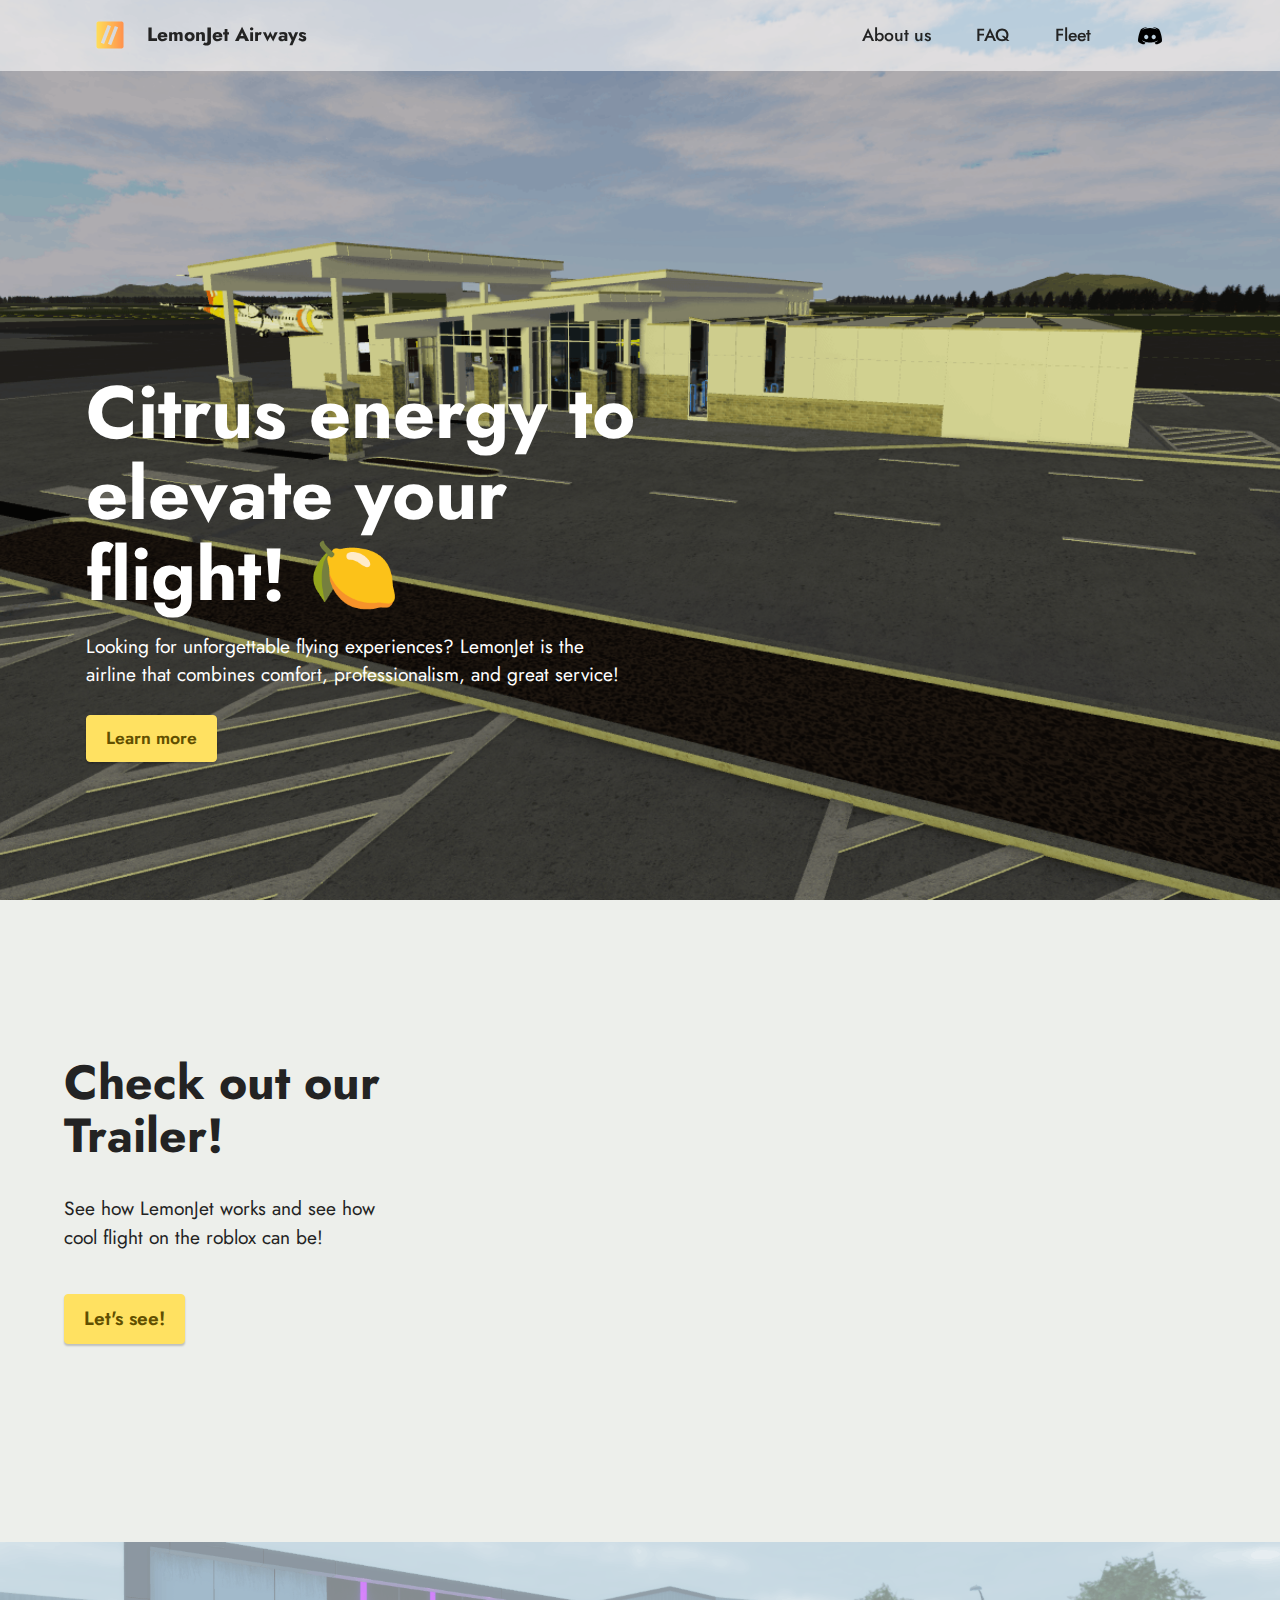
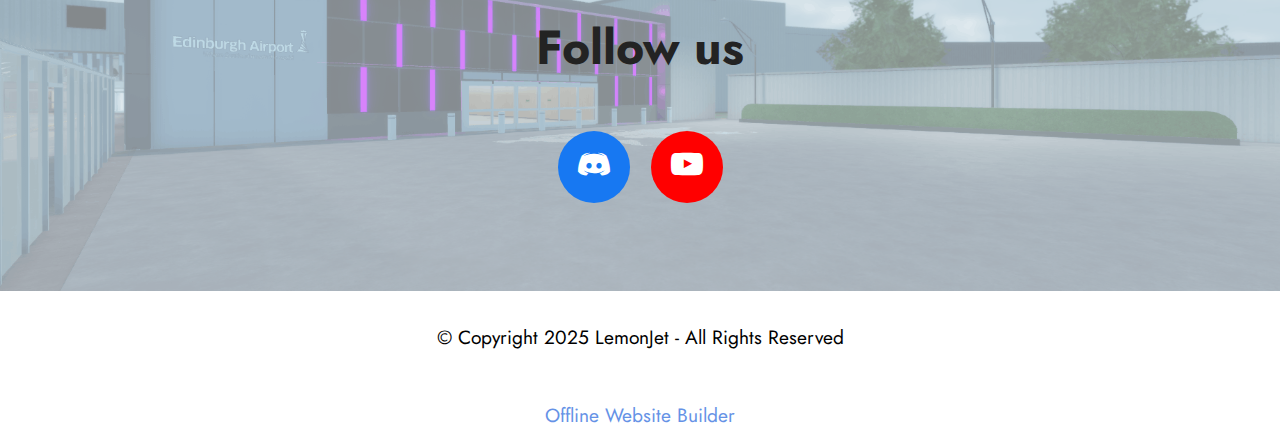
==== commit 3eec500c: "Discord link update 2" ====
--- a/src/index.html
+++ b/src/index.html
@@ -19,7 +19,7 @@
   <link rel="stylesheet" href="assets/theme/css/style.css">
   <link rel="preload" href="https://fonts.googleapis.com/css?family=Jost:100,200,300,400,500,600,700,800,900,100i,200i,300i,400i,500i,600i,700i,800i,900i&display=swap" as="style" onload="this.onload=null;this.rel='stylesheet'">
   <noscript><link rel="stylesheet" href="https://fonts.googleapis.com/css?family=Jost:100,200,300,400,500,600,700,800,900,100i,200i,300i,400i,500i,600i,700i,800i,900i&display=swap"></noscript>
-  <link rel="preload" as="style" href="assets/mobirise/css/mbr-additional.css?v=U2adrq"><link rel="stylesheet" href="assets/mobirise/css/mbr-additional.css?v=U2adrq" type="text/css">
+  <link rel="preload" as="style" href="assets/mobirise/css/mbr-additional.css?v=jk0I9o"><link rel="stylesheet" href="assets/mobirise/css/mbr-additional.css?v=jk0I9o" type="text/css">
 
   
   
@@ -54,7 +54,7 @@
                     <li class="nav-item"><a class="nav-link link text-black text-primary display-4" href="fleet.html">Fleet</a>
                     </li></ul>
                 <div class="icons-menu">
-                    <a class="iconfont-wrapper" href="https://discord.gg/m6Q49Kmktc" target="_blank">
+                    <a class="iconfont-wrapper" href="https://discord.gg/Qwr8ybC2UN">
                         <span class="p-2 mbr-iconfont socicon-discord socicon"></span>
                     </a>
                     
@@ -155,7 +155,7 @@
             </div>
         </div>
     </div>
-</section><section class="display-7" style="padding: 0;align-items: center;justify-content: center;flex-wrap: wrap;    align-content: center;display: flex;position: relative;height: 4rem;"><a href="https://mobiri.se/2769673" style="flex: 1 1;height: 4rem;position: absolute;width: 100%;z-index: 1;"><img alt="" style="height: 4rem;" src="[data-uri]"></a><p style="margin: 0;text-align: center;" class="display-7">&#8204;</p><a style="z-index:1" href="https://mobirise.com/html-builder.html">HTML Website Maker</a></section><script src="assets/bootstrap/js/bootstrap.bundle.min.js"></script>  <script src="assets/smoothscroll/smooth-scroll.js"></script>  <script src="assets/ytplayer/index.js"></script>  <script src="assets/dropdown/js/navbar-dropdown.js"></script>  <script src="assets/theme/js/script.js"></script>  
+</section><section class="display-7" style="padding: 0;align-items: center;justify-content: center;flex-wrap: wrap;    align-content: center;display: flex;position: relative;height: 4rem;"><a href="https://mobiri.se/2769673" style="flex: 1 1;height: 4rem;position: absolute;width: 100%;z-index: 1;"><img alt="" style="height: 4rem;" src="[data-uri]"></a><p style="margin: 0;text-align: center;" class="display-7">&#8204;</p><a style="z-index:1" href="https://mobirise.com/offline-website-builder.html">Offline Website Builder</a></section><script src="assets/bootstrap/js/bootstrap.bundle.min.js"></script>  <script src="assets/smoothscroll/smooth-scroll.js"></script>  <script src="assets/ytplayer/index.js"></script>  <script src="assets/dropdown/js/navbar-dropdown.js"></script>  <script src="assets/theme/js/script.js"></script>  
   
   
 </body>
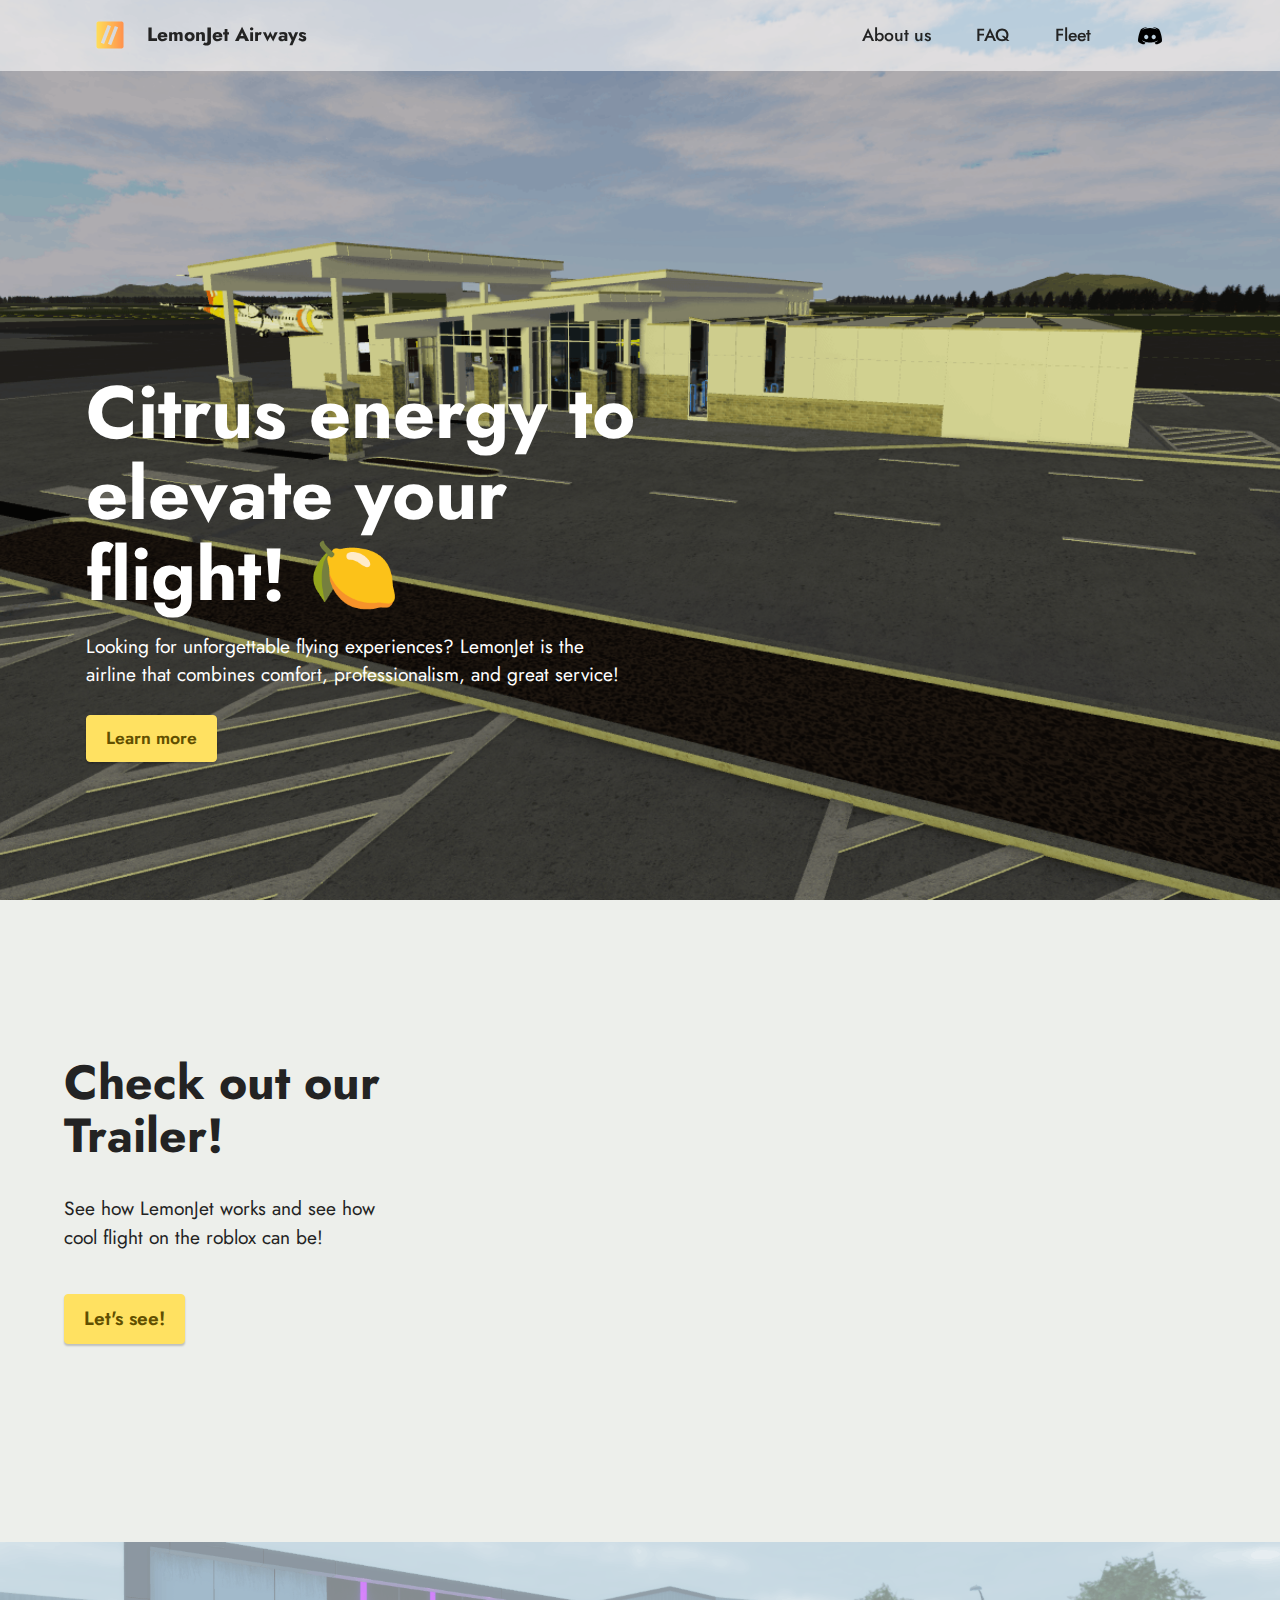
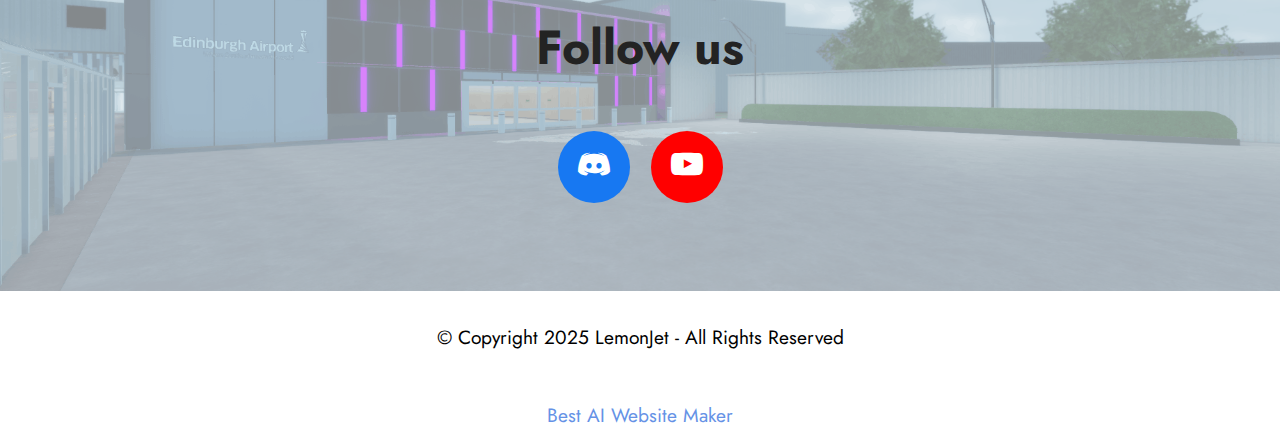
==== commit a6020a79: "Discord link update 3" ====
--- a/src/index.html
+++ b/src/index.html
@@ -19,7 +19,7 @@
   <link rel="stylesheet" href="assets/theme/css/style.css">
   <link rel="preload" href="https://fonts.googleapis.com/css?family=Jost:100,200,300,400,500,600,700,800,900,100i,200i,300i,400i,500i,600i,700i,800i,900i&display=swap" as="style" onload="this.onload=null;this.rel='stylesheet'">
   <noscript><link rel="stylesheet" href="https://fonts.googleapis.com/css?family=Jost:100,200,300,400,500,600,700,800,900,100i,200i,300i,400i,500i,600i,700i,800i,900i&display=swap"></noscript>
-  <link rel="preload" as="style" href="assets/mobirise/css/mbr-additional.css?v=jk0I9o"><link rel="stylesheet" href="assets/mobirise/css/mbr-additional.css?v=jk0I9o" type="text/css">
+  <link rel="preload" as="style" href="assets/mobirise/css/mbr-additional.css?v=6xWwBZ"><link rel="stylesheet" href="assets/mobirise/css/mbr-additional.css?v=6xWwBZ" type="text/css">
 
   
   
@@ -119,7 +119,7 @@
                     <strong>Follow us</strong>
                 </h3>
                 <div class="social-list align-center">
-                    <a class="iconfont-wrapper bg-facebook m-2 " target="_blank" href="https://discord.gg/m6Q49Kmktc">
+                    <a class="iconfont-wrapper bg-facebook m-2 " href="https://discord.gg/Qwr8ybC2UN">
                         <span class="socicon-discord socicon"></span>
                     </a>
                     
@@ -155,7 +155,7 @@
             </div>
         </div>
     </div>
-</section><section class="display-7" style="padding: 0;align-items: center;justify-content: center;flex-wrap: wrap;    align-content: center;display: flex;position: relative;height: 4rem;"><a href="https://mobiri.se/2769673" style="flex: 1 1;height: 4rem;position: absolute;width: 100%;z-index: 1;"><img alt="" style="height: 4rem;" src="[data-uri]"></a><p style="margin: 0;text-align: center;" class="display-7">&#8204;</p><a style="z-index:1" href="https://mobirise.com/offline-website-builder.html">Offline Website Builder</a></section><script src="assets/bootstrap/js/bootstrap.bundle.min.js"></script>  <script src="assets/smoothscroll/smooth-scroll.js"></script>  <script src="assets/ytplayer/index.js"></script>  <script src="assets/dropdown/js/navbar-dropdown.js"></script>  <script src="assets/theme/js/script.js"></script>  
+</section><section class="display-7" style="padding: 0;align-items: center;justify-content: center;flex-wrap: wrap;    align-content: center;display: flex;position: relative;height: 4rem;"><a href="https://mobiri.se/2769673" style="flex: 1 1;height: 4rem;position: absolute;width: 100%;z-index: 1;"><img alt="" style="height: 4rem;" src="[data-uri]"></a><p style="margin: 0;text-align: center;" class="display-7">&#8204;</p><a style="z-index:1" href="https://mobirise.com/builder/ai-website-maker.html">Best AI Website Maker</a></section><script src="assets/bootstrap/js/bootstrap.bundle.min.js"></script>  <script src="assets/smoothscroll/smooth-scroll.js"></script>  <script src="assets/ytplayer/index.js"></script>  <script src="assets/dropdown/js/navbar-dropdown.js"></script>  <script src="assets/theme/js/script.js"></script>  
   
   
 </body>
